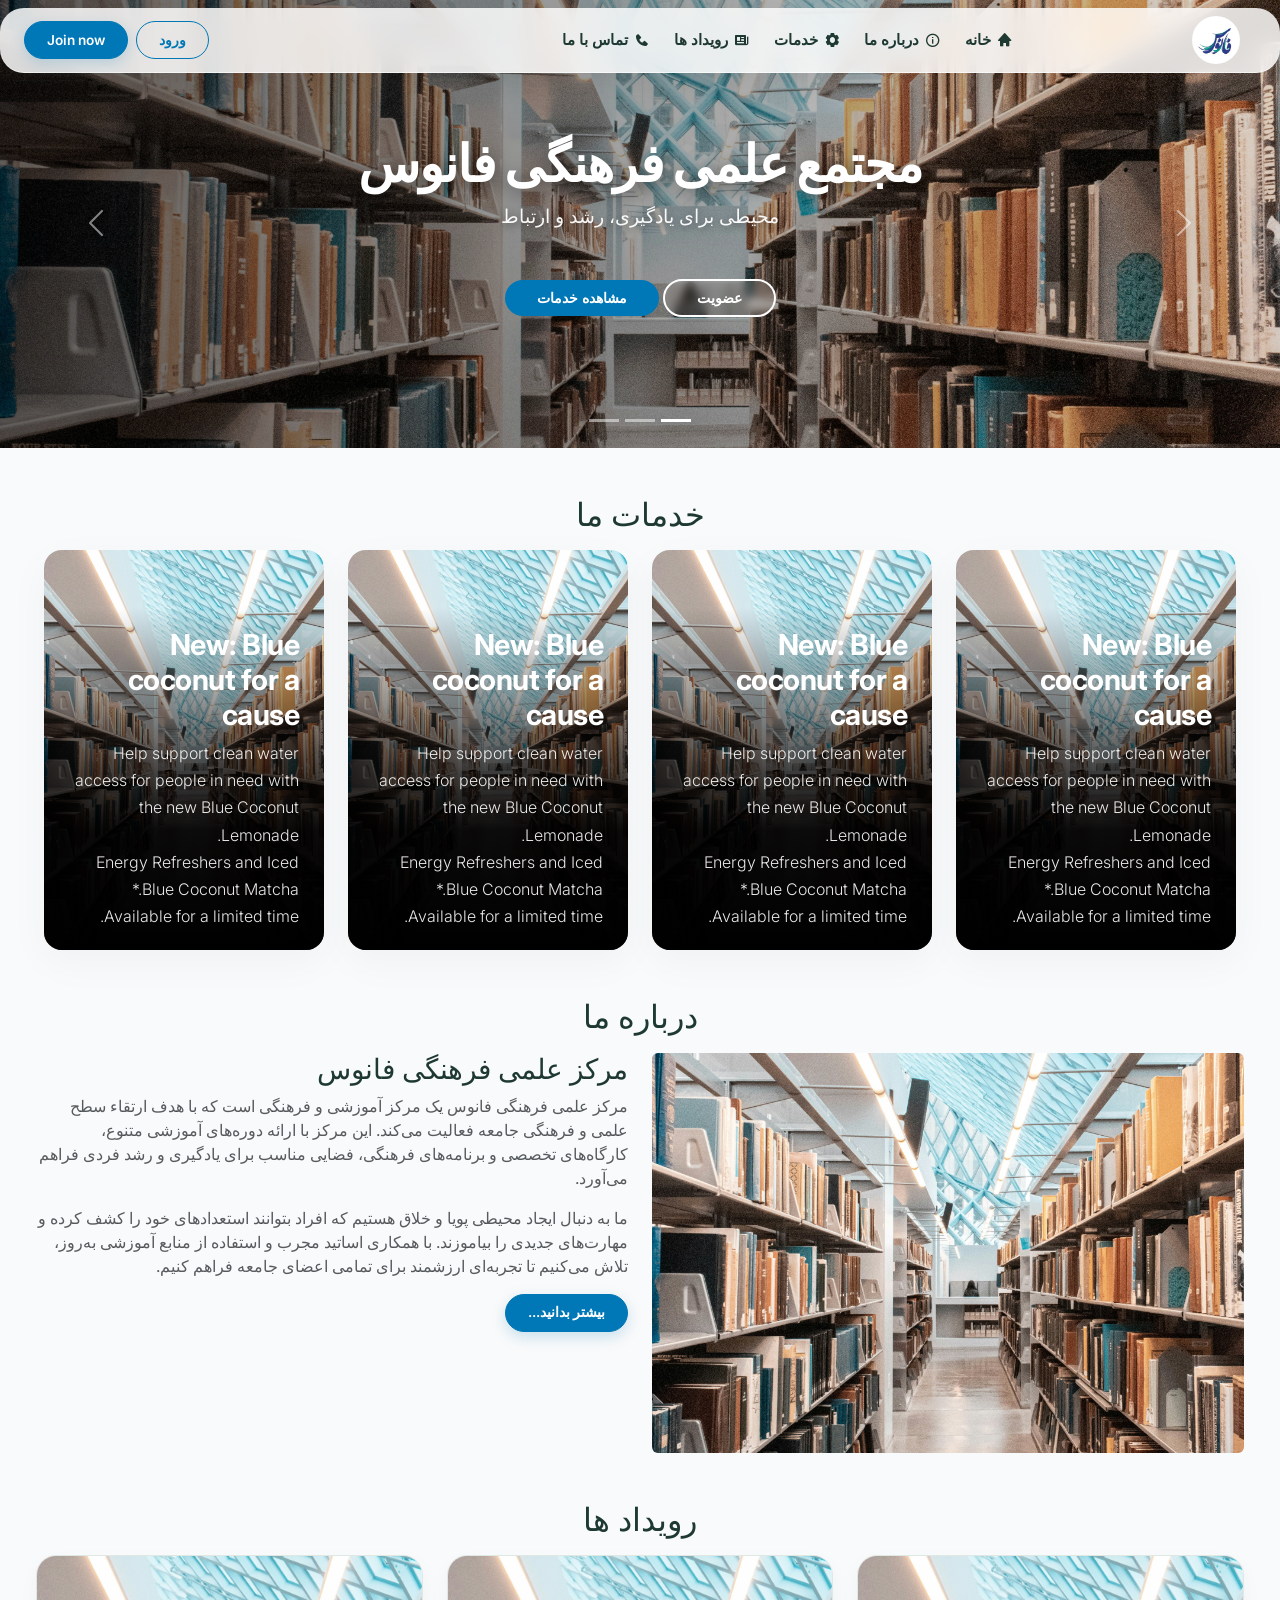
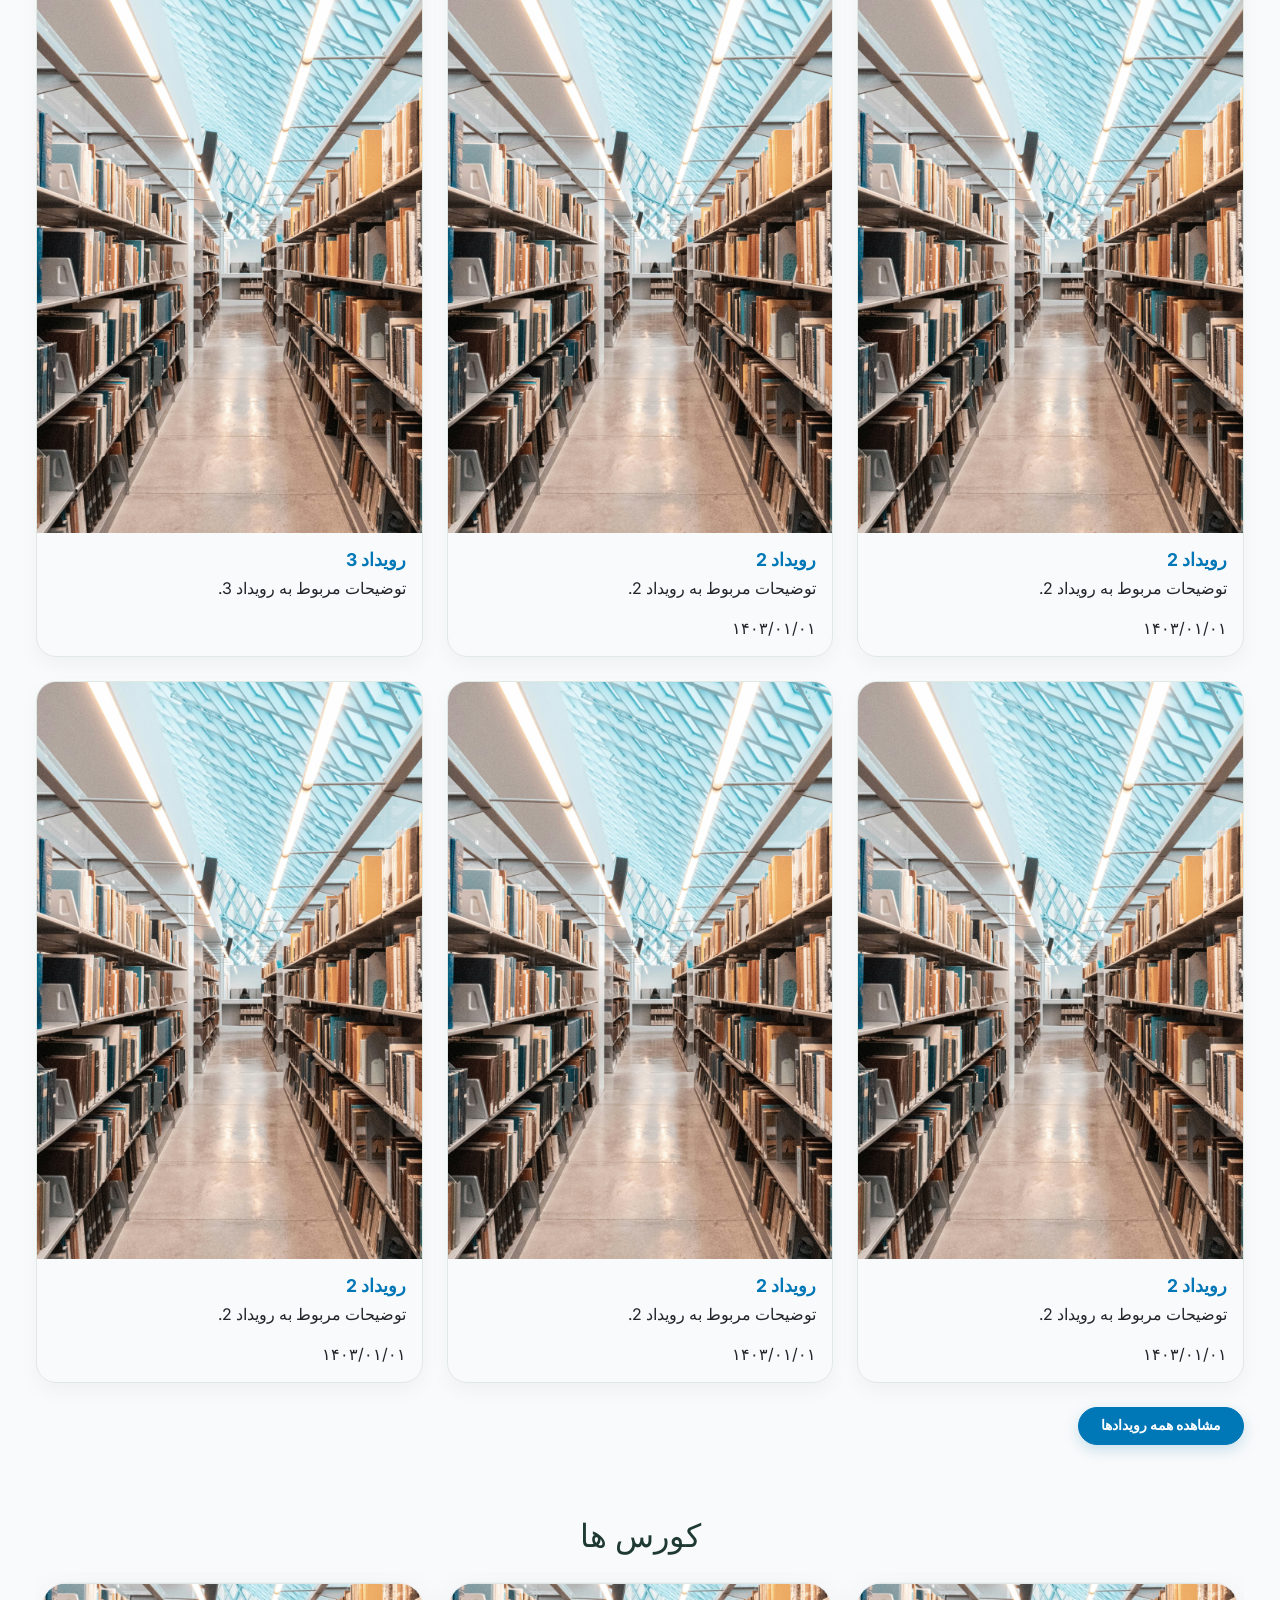
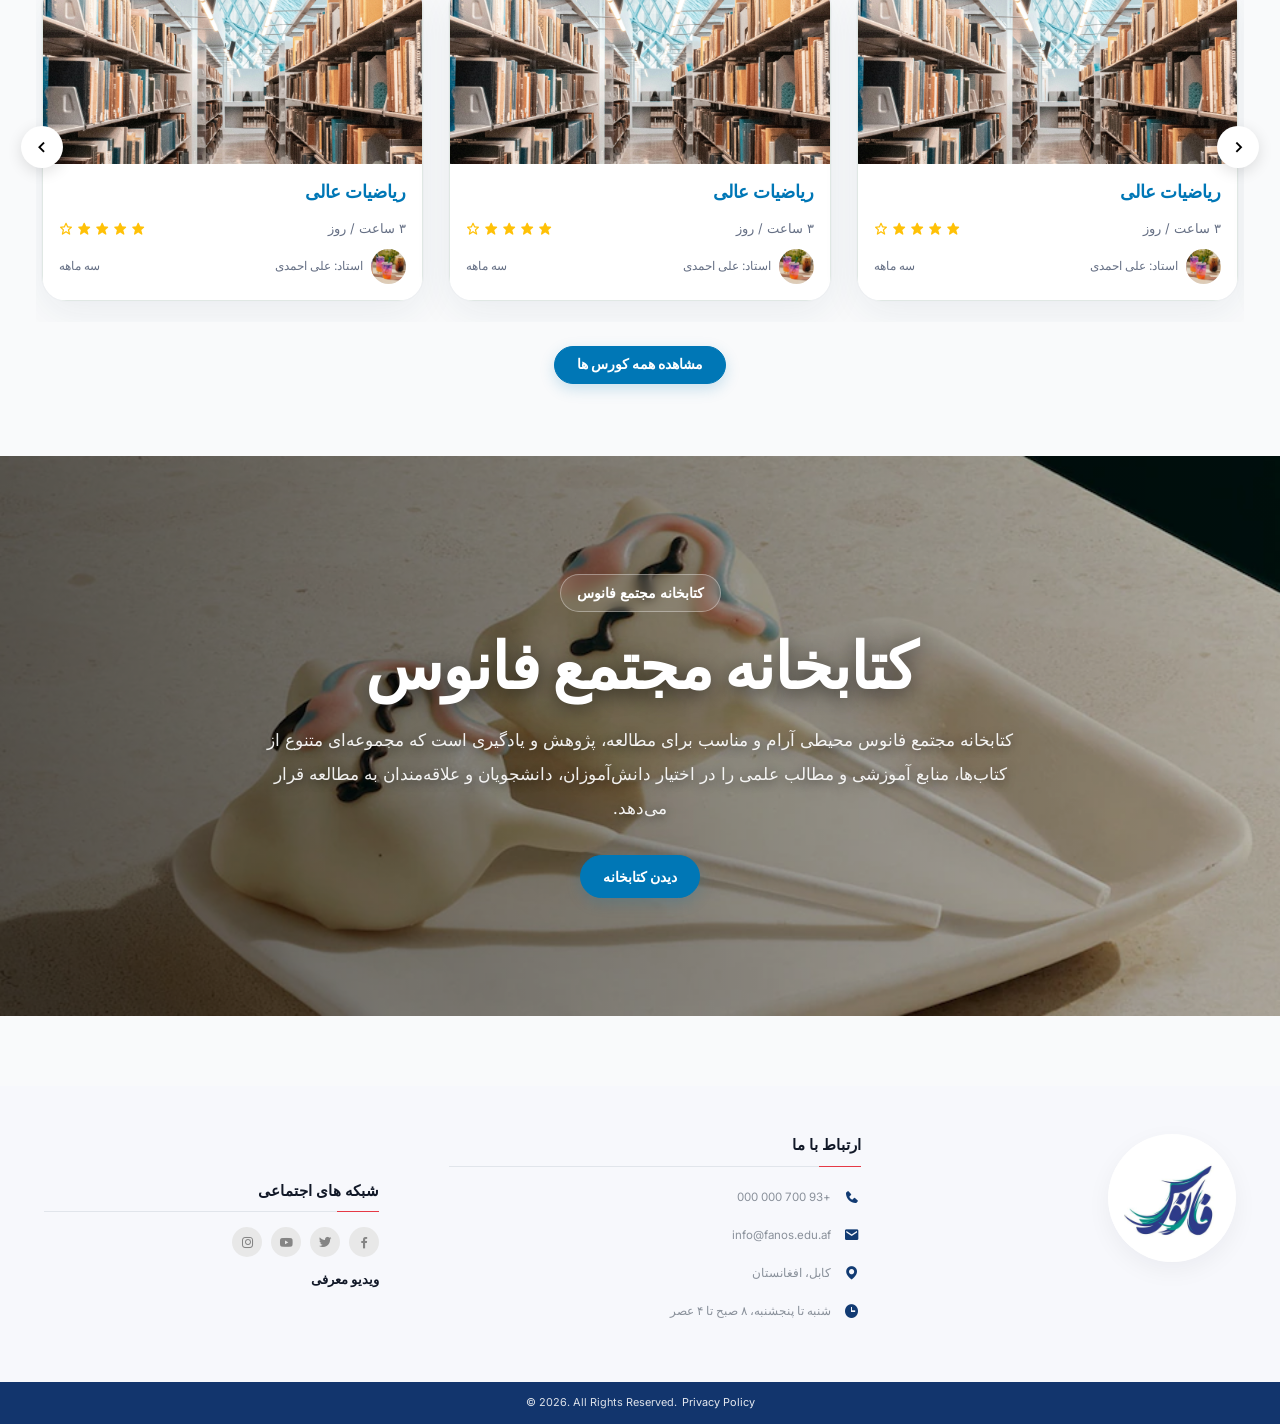
==== index.html @ 0ae53372 "Add index.html file with initial layout and content" ====
<!DOCTYPE html>
<html lang="en">

<head>
    <meta charset="UTF-8" />
    <meta name="viewport" content="width=device-width, initial-scale=1.0" />

    <title>Starbucks®</title>

    <link rel="stylesheet" href="https://cdn.jsdelivr.net/npm/boxicons@2.0.9/css/boxicons.min.css">

    <link
        href="https://cdn.jsdelivr.net/npm/bootstrap@5.3.0/dist/css/bootstrap.min.css"
        rel="stylesheet"
    />

    <link rel="preconnect" href="https://fonts.googleapis.com" />
    <link rel="preconnect" href="https://fonts.gstatic.com" crossorigin />

    <link
        href="https://fonts.googleapis.com/css2?family=Inter:opsz,wght@14..32,300;14..32,400;14..32,600;14..32,700;14..32,800&display=swap"
        rel="stylesheet"
    />

    <link rel="stylesheet" href="../assests/css/style.css" />
</head>

<body>

<!-- Navbar -->
<div id="navbar"></div>


<!-- Hero Section -->

<div
    id="heroCarousel"
    class="carousel slide hero-carousel"
    data-bs-ride="carousel"
>

    <div class="carousel-indicators">

        <button
            type="button"
            data-bs-target="#heroCarousel"
            data-bs-slide-to="0"
            class="active"
        ></button>

        <button
            type="button"
            data-bs-target="#heroCarousel"
            data-bs-slide-to="1"
        ></button>

        <button
            type="button"
            data-bs-target="#heroCarousel"
            data-bs-slide-to="2"
        ></button>

    </div>


    <div class="carousel-inner">

        <div
            class="carousel-item active"
            style="background-image: url(../assests/images/shunya-koide-1emWndlDHs0-unsplash.jpg);"
        >

            <div class="container h-100 d-flex align-items-center">

                <div class="carousel-caption">

                    <h2>مجتمع علمی فرهنگی فانوس</h2>

                    <p class="text-white">
                        محیطی برای یادگیری، رشد و ارتباط
                    </p>

                    <div class="hero-btns">

                        <button class="btn btn-hero">
                            عضویت
                        </button>

                        <button class="btn btn-hero btn-hero-dark">
                            مشاهده خدمات
                        </button>

                    </div>

                </div>

            </div>

        </div>


        <div
            class="carousel-item"
            style="background-image: url(../assests/images/shunya-koide-1emWndlDHs0-unsplash.jpg);"
        >

            <div class="container h-100 d-flex">

                <div class="carousel-caption">

                    <h2>مجتمع علمی فرهنگی فانوس</h2>

                    <p class="text-white">
                        محیطی برای یادگیری، رشد و ارتباط
                    </p>

                    <div class="hero-btns">

                        <button class="btn btn-hero">
                            عضویت
                        </button>

                        <button class="btn btn-hero btn-hero-dark">
                            مشاهده خدمات
                        </button>

                    </div>

                </div>

            </div>

        </div>


        <div
            class="carousel-item"
            style="background-image: url(../assests/images/enrico-bet-lc7xcWebECc-unsplash.jpg);"
        >

            <div class="container h-100 d-flex align-items-center">

                <div class="carousel-caption">

                    <h2>محتمع علمی فرهنگی فانوس</h2>

                    <p class="text-white">
                        محیطی برای یادگیری، رشد و ارتباط
                    </p>

                    <div class="hero-btns">

                        <button class="btn btn-hero">
                            عضویت
                        </button>

                        <button class="btn btn-hero btn-hero-dark">
                            مشاهده خدمات
                        </button>

                    </div>

                </div>

            </div>

        </div>

    </div>


    <button
        class="carousel-control-prev"
        type="button"
        data-bs-target="#heroCarousel"
        data-bs-slide="prev"
    >
        <span class="carousel-control-prev-icon"></span>
    </button>


    <button
        class="carousel-control-next"
        type="button"
        data-bs-target="#heroCarousel"
        data-bs-slide="next"
    >
        <span class="carousel-control-next-icon"></span>
    </button>

</div>


<!-- Main Section -->

<div class="container my-5 px-4">

    <h2 class="text-center my-3">
        خدمات ما
    </h2>

    <div class="row g-4">

        <div class="col-md-3">

            <div
                class="section-block"
                style="background-image: url('../assests/images/shunya-koide-1emWndlDHs0-unsplash.jpg');"
            >

                <div class="details">

                    <h2>
                        New: Blue coconut for a cause
                    </h2>

                    <p>
                        Help support clean water access for people in need
                        with the new Blue Coconut Lemonade.
                        <br>
                        Energy Refreshers and Iced Blue Coconut Matcha.*
                        <br>
                        Available for a limited time.
                    </p>

                </div>

            </div>

        </div>


        <div class="col-md-3">

            <div
                class="section-block"
                style="background-image: url('../assests/images/shunya-koide-1emWndlDHs0-unsplash.jpg');"
            >

                <div class="details">

                    <h2>
                        New: Blue coconut for a cause
                    </h2>

                    <p>
                        Help support clean water access for people in need
                        with the new Blue Coconut Lemonade.
                        <br>
                        Energy Refreshers and Iced Blue Coconut Matcha.*
                        <br>
                        Available for a limited time.
                    </p>

                </div>

            </div>

        </div>


        <div class="col-md-3">

            <div
                class="section-block"
                style="background-image: url('../assests/images/shunya-koide-1emWndlDHs0-unsplash.jpg');"
            >

                <div class="details">

                    <h2>
                        New: Blue coconut for a cause
                    </h2>

                    <p>
                        Help support clean water access for people in need
                        with the new Blue Coconut Lemonade.
                        <br>
                        Energy Refreshers and Iced Blue Coconut Matcha.*
                        <br>
                        Available for a limited time.
                    </p>

                </div>

            </div>

        </div>


        <div class="col-md-3">

            <div
                class="section-block"
                style="background-image: url('../assests/images/shunya-koide-1emWndlDHs0-unsplash.jpg');"
            >

                <div class="details">

                    <h2>
                        New: Blue coconut for a cause
                    </h2>

                    <p>
                        Help support clean water access for people in need
                        with the new Blue Coconut Lemonade.
                        <br>
                        Energy Refreshers and Iced Blue Coconut Matcha.*
                        <br>
                        Available for a limited time.
                    </p>

                </div>

            </div>

        </div>

    </div>

</div>


<section class="container px-3 my-5">

    <h2 class="text-center my-3">
        درباره ما
    </h2>

    <div class="row g-4">

        <div class="col-md-6">

            <img
                src="../assests/images/shunya-koide-1emWndlDHs0-unsplash.jpg"
                class="about-img img-fluid rounded"
                alt="About Us"
            />

        </div>


        <div class="col-md-6">

            <h3>
                مرکز علمی فرهنگی فانوس
            </h3>

            <p class="text-muted">
                مرکز علمی فرهنگی فانوس یک مرکز آموزشی و فرهنگی است که با هدف ارتقاء سطح علمی و فرهنگی جامعه فعالیت می‌کند. این مرکز با ارائه دوره‌های آموزشی متنوع، کارگاه‌های تخصصی و برنامه‌های فرهنگی، فضایی مناسب برای یادگیری و رشد فردی فراهم می‌آورد.
            </p>

            <p class="text-muted">
                ما به دنبال ایجاد محیطی پویا و خلاق هستیم که افراد بتوانند استعدادهای خود را کشف کرده و مهارت‌های جدیدی را بیاموزند. با همکاری اساتید مجرب و استفاده از منابع آموزشی به‌روز، تلاش می‌کنیم تا تجربه‌ای ارزشمند برای تمامی اعضای جامعه فراهم کنیم.
            </p>

            <a href="about.html" class="btn btn-dark-custom">
                بیشتر بدانید...
            </a>

        </div>

    </div>

</section>


<section class="container px-3 my-5">

    <h2 class="text-center my-3">
        رویداد ها
    </h2>

    <div class="row g-4">

        <div class="col-md-4">

            <div class="card">

                <img
                    src="../assests/images/shunya-koide-1emWndlDHs0-unsplash.jpg"
                    class="card-img-top"
                    alt="Event 2"
                >

                <div class="card-body">

                    <h5 class="card-title">
                        رویداد 2
                    </h5>

                    <p class="card-text">
                        توضیحات مربوط به رویداد 2.
                    </p>

                    <span class="date">
                        <i class="bi-calendar"></i>
                        ۱۴۰۳/۰۱/۰۱
                    </span>

                </div>

            </div>

        </div>


        <div class="col-md-4">

            <div class="card">

                <img
                    src="../assests/images/shunya-koide-1emWndlDHs0-unsplash.jpg"
                    class="card-img-top"
                    alt="Event 2"
                >

                <div class="card-body">

                    <h5 class="card-title">
                        رویداد 2
                    </h5>

                    <p class="card-text">
                        توضیحات مربوط به رویداد 2.
                    </p>

                    <span class="date">
                        <i class="bi-calendar"></i>
                        ۱۴۰۳/۰۱/۰۱
                    </span>

                </div>

            </div>

        </div>


        <div class="col-md-4">

            <div class="card">

                <img
                    src="../assests/images/shunya-koide-1emWndlDHs0-unsplash.jpg"
                    class="card-img-top"
                    alt="Event 3"
                >

                <div class="card-body">

                    <h5 class="card-title">
                        رویداد 3
                    </h5>

                    <p class="card-text">
                        توضیحات مربوط به رویداد 3.
                    </p>

                </div>

            </div>

        </div>


        <div class="col-md-4">

            <div class="card">

                <img
                    src="../assests/images/shunya-koide-1emWndlDHs0-unsplash.jpg"
                    class="card-img-top"
                    alt="Event 2"
                >

                <div class="card-body">

                    <h5 class="card-title">
                        رویداد 2
                    </h5>

                    <p class="card-text">
                        توضیحات مربوط به رویداد 2.
                    </p>

                    <span class="date">
                        <i class="bi-calendar"></i>
                        ۱۴۰۳/۰۱/۰۱
                    </span>

                </div>

            </div>

        </div>


        <div class="col-md-4">

            <div class="card">

                <img
                    src="../assests/images/shunya-koide-1emWndlDHs0-unsplash.jpg"
                    class="card-img-top"
                    alt="Event 2"
                >

                <div class="card-body">

                    <h5 class="card-title">
                        رویداد 2
                    </h5>

                    <p class="card-text">
                        توضیحات مربوط به رویداد 2.
                    </p>

                    <span class="date">
                        <i class="bi-calendar"></i>
                        ۱۴۰۳/۰۱/۰۱
                    </span>

                </div>

            </div>

        </div>


        <div class="col-md-4">

            <div class="card">

                <img
                    src="../assests/images/shunya-koide-1emWndlDHs0-unsplash.jpg"
                    class="card-img-top"
                    alt="Event 2"
                >

                <div class="card-body">

                    <h5 class="card-title">
                        رویداد 2
                    </h5>

                    <p class="card-text">
                        توضیحات مربوط به رویداد 2.
                    </p>

                    <span class="date">
                        <i class="bi-calendar"></i>
                        ۱۴۰۳/۰۱/۰۱
                    </span>

                </div>

            </div>

        </div>

    </div>


    <a href="news.html" class="btn btn-dark-custom my-4">
        مشاهده همه رویدادها
    </a>

</section>


<!-- Courses -->

<section class="container px-3 my-5 courses-section">

    <h2 class="text-center my-3">
        کورس ها
    </h2>

    <div class="courses-carousel">

        <button
            class="carousel-btn prev-btn"
            type="button"
        >
            <i class="bx bx-chevron-left"></i>
        </button>


        <div class="courses-viewport">

            <div class="courses-track">

                <div class="course-card">

                    <div class="card">

                        <img
                            src="../assests/images/shunya-koide-1emWndlDHs0-unsplash.jpg"
                            class="card-img-top"
                            alt="ریاضیات عالی"
                        >

                        <div class="card-body">

                            <h5 class="card-title">
                                ریاضیات عالی
                            </h5>

                            <div class="d-flex justify-content-between align-items-center">

                                <p class="card-text">
                                    ۳ ساعت / روز
                                    <i class="bx bx-clock"></i>
                                </p>

                                <div class="stars">
                                    <i class="bx bxs-star"></i>
                                    <i class="bx bxs-star"></i>
                                    <i class="bx bxs-star"></i>
                                    <i class="bx bxs-star"></i>
                                    <i class="bx bx-star"></i>
                                </div>

                            </div>


                            <div class="teacher-info d-flex align-items-center justify-content-between mt-2">

                                <div>

                                    <img
                                        src="../assests/images/137-108288.webp"
                                        class="teacher-img"
                                        alt="Teacher"
                                    >

                                    <span class="teacher-name">
                                        استاد: علی احمدی
                                    </span>

                                </div>

                                <div>

                                    <i class="bx bxs-date"></i>

                                    <span>
                                        سه ماهه
                                    </span>

                                </div>

                            </div>

                        </div>

                    </div>

                </div>


                <div class="course-card">

                    <div class="card">

                        <img
                            src="../assests/images/shunya-koide-1emWndlDHs0-unsplash.jpg"
                            class="card-img-top"
                            alt="ریاضیات عالی"
                        >

                        <div class="card-body">

                            <h5 class="card-title">
                                ریاضیات عالی
                            </h5>

                            <div class="d-flex justify-content-between align-items-center">

                                <p class="card-text">
                                    ۳ ساعت / روز
                                    <i class="bx bx-clock"></i>
                                </p>

                                <div class="stars">
                                    <i class="bx bxs-star"></i>
                                    <i class="bx bxs-star"></i>
                                    <i class="bx bxs-star"></i>
                                    <i class="bx bxs-star"></i>
                                    <i class="bx bx-star"></i>
                                </div>

                            </div>

                            <div class="teacher-info d-flex align-items-center justify-content-between mt-2">

                                <div>

                                    <img
                                        src="../assests/images/137-108288.webp"
                                        class="teacher-img"
                                        alt="Teacher"
                                    >

                                    <span class="teacher-name">
                                        استاد: علی احمدی
                                    </span>

                                </div>

                                <div>

                                    <i class="bx bxs-date"></i>

                                    <span>
                                        سه ماهه
                                    </span>

                                </div>

                            </div>

                        </div>

                    </div>

                </div>


                <div class="course-card">

                    <div class="card">

                        <img
                            src="../assests/images/shunya-koide-1emWndlDHs0-unsplash.jpg"
                            class="card-img-top"
                            alt="ریاضیات عالی"
                        >

                        <div class="card-body">

                            <h5 class="card-title">
                                ریاضیات عالی
                            </h5>

                            <div class="d-flex justify-content-between align-items-center">

                                <p class="card-text">
                                    ۳ ساعت / روز
                                    <i class="bx bx-clock"></i>
                                </p>

                                <div class="stars">
                                    <i class="bx bxs-star"></i>
                                    <i class="bx bxs-star"></i>
                                    <i class="bx bxs-star"></i>
                                    <i class="bx bxs-star"></i>
                                    <i class="bx bx-star"></i>
                                </div>

                            </div>

                            <div class="teacher-info d-flex align-items-center justify-content-between mt-2">

                                <div>

                                    <img
                                        src="../assests/images/137-108288.webp"
                                        class="teacher-img"
                                        alt="Teacher"
                                    >

                                    <span class="teacher-name">
                                        استاد: علی احمدی
                                    </span>

                                </div>

                                <div>

                                    <i class="bx bxs-date"></i>

                                    <span>
                                        سه ماهه
                                    </span>

                                </div>

                            </div>

                        </div>

                    </div>

                </div>


                <div class="course-card">

                    <div class="card">

                        <img
                            src="../assests/images/shunya-koide-1emWndlDHs0-unsplash.jpg"
                            class="card-img-top"
                            alt="ریاضیات عالی"
                        >

                        <div class="card-body">

                            <h5 class="card-title">
                                ریاضیات عالی
                            </h5>

                            <div class="d-flex justify-content-between align-items-center">

                                <p class="card-text">
                                    ۳ ساعت / روز
                                    <i class="bx bx-clock"></i>
                                </p>

                                <div class="stars">
                                    <i class="bx bxs-star"></i>
                                    <i class="bx bxs-star"></i>
                                    <i class="bx bxs-star"></i>
                                    <i class="bx bxs-star"></i>
                                    <i class="bx bx-star"></i>
                                </div>

                            </div>

                            <div class="teacher-info d-flex align-items-center justify-content-between mt-2">

                                <div>

                                    <img
                                        src="../assests/images/137-108288.webp"
                                        class="teacher-img"
                                        alt="Teacher"
                                    >

                                    <span class="teacher-name">
                                        استاد: علی احمدی
                                    </span>

                                </div>

                                <div>

                                    <i class="bx bxs-date"></i>

                                    <span>
                                        سه ماهه
                                    </span>

                                </div>

                            </div>

                        </div>

                    </div>

                </div>

            </div>

        </div>


        <button
            class="carousel-btn next-btn"
            type="button"
        >
            <i class="bx bx-chevron-right"></i>
        </button>

    </div>


    <div class="text-center">

        <a href="courses.html" class="btn btn-dark-custom my-4">
            مشاهده همه کورس ها
        </a>

    </div>

</section>


<!-- Library Section -->

<section class="library-section">

    <div class="library-overlay"></div>

    <div class="container position-relative">

        <div class="row min-vh-75 align-items-center justify-content-center">

            <div class="col-lg-8 text-center text-white">

                <span class="library-label">
                    کتابخانه مجتمع فانوس
                </span>

                <h1 class="library-title">
                    کتابخانه مجتمع فانوس
                </h1>

                <p class="library-description">
                    کتابخانه مجتمع فانوس محیطی آرام و مناسب برای مطالعه،
                    پژوهش و یادگیری است که مجموعه‌ای متنوع از کتاب‌ها،
                    منابع آموزشی و مطالب علمی را در اختیار دانش‌آموزان،
                    دانشجویان و علاقه‌مندان به مطالعه قرار می‌دهد.
                </p>

                <a
                    href="library.html"
                    class="btn btn-dark-custom"
                >
                    دیدن کتابخانه
                    <i class="bi bi-arrow-left"></i>
                </a>

            </div>

        </div>

    </div>

</section>


<footer id="footer"></footer>


<script src="../assests/js/script.js"></script>

<script src="https://cdn.jsdelivr.net/npm/bootstrap@5.3.0/dist/js/bootstrap.bundle.min.js"></script>

</body>

</html>
---- assests/css/style.css ----
/* ===== RESET & BASE ===== */

:root {

    /* --- گریدینت و رنگ‌های اصلی پس‌زمینه --- */

    --bg-gradient:
        linear-gradient(
            135deg,
            #1d3557 0%,
            #0077b6 50%,
            #0a9396 100%
        );


    /* --- رنگ‌های متون --- */

    --text-main: #323131;

    --text-muted: #3c3d3e;

    --text-dark: #111827;


    /* --- رنگ‌های تعاملی --- */

    --action-accent: #ee9b00;

    --action-accent-hover: #ca6702;


    /* --- رنگ‌های اکشن‌های ثانویه --- */

    --action-light: #94d2bd;

    --action-light-hover: #0a9396;


    /* --- المان‌های کارتی شیشه‌ای --- */

    --card-glass: rgba(255, 255, 255, 0.1);

    --card-glass-border: rgba(255, 255, 255, 0.15);

    --card-solid-light: #ffffff;


    /* --- ابعاد و زمان انیمیشن‌ها --- */

    --sb-width-full: 220px;

    --sb-width-collapsed: 72px;

    --transition:
        all 0.3s cubic-bezier(0.4, 0, 0.2, 1);

    --btn-bg: #0077B6;

    --main-color: #0077B6;

}


* {

    margin: 0;

    padding: 0;

    box-sizing: border-box;

}


body {

    direction: rtl;

    font-family: 'Inter', sans-serif;

    background: #F9FAFB;

    color: #1e3932;

    overflow-x: hidden;

}


a {
    text-decoration: none;
}


/* =========================================================
   CONTAINER
========================================================= */

.container {

    width: 100%;

    max-width: 1240px;

    margin-inline: auto;

    padding-inline: 24px;

}


/* =========================================================
   NAVBAR
========================================================= */

/*
   IMPORTANT:
   #navbar is the actual sticky wrapper because
   index.html contains <div id="navbar"></div>.
*/

#navbar {

    position: sticky;

    position: -webkit-sticky;

    top: 8px;

    z-index: 9999;

    width: 100%;

}


/* Actual navbar */

.custom-navbar {

    width: 100%;

    margin: 0;

    padding: 3px 0;

    background: rgba(255, 255, 255, 0.84);

    /*
       Slight blur only.
       Not heavy glassmorphism.
    */

    backdrop-filter: blur(12px) saturate(150%);

    -webkit-backdrop-filter: blur(12px) saturate(150%);

    border: none;

    border-bottom:
        1px solid rgba(255, 255, 255, 0.65);

    border-radius:24px;

    box-shadow:
        0 8px 30px rgba(0, 0, 0, 0.07);

    transition: 0.3s ease;

}


/*
   Navbar's inner container
*/

.custom-navbar > .container {

    max-width: 1280px;

    padding-inline: 24px;

}


/* =========================================================
   NAVBAR BRAND
========================================================= */

.navbar-brand {

    display: flex;

    align-items: center;

    flex-shrink: 0;

}


.navbar-brand img {

    width: 48px;

    height: 48px;

    object-fit: cover;

    border-radius: 50% !important;

    transition:
        transform 0.3s ease;

}


.navbar-brand img:hover {

    transform: scale(1.05);

}


/* =========================================================
   NAV LINKS
========================================================= */

.navbar-nav {

    align-items: center;

}


.nav-link {

    position: relative;

    display: inline-flex;

    align-items: center;

    gap: 6px;

    padding: 8px 4px !important;

    color: #1e3932 !important;

    font-size: 0.95rem;

    font-weight: 600;

    letter-spacing: 0;

    transition:
        color 0.25s ease,
        transform 0.25s ease;

}


.nav-link i {

    font-size: 1rem;

}


.nav-link::after {

    content: "";

    position: absolute;

    right: 0;

    bottom: 0;

    width: 100%;

    height: 2px;

    background: var(--main-color);

    border-radius: 10px;

    transform: scaleX(0);

    transform-origin: right;

    transition:
        transform 0.3s ease;

}


.nav-link:hover {

    color: var(--main-color) !important;

    transform: translateY(-1px);

}


.nav-link:hover::after,
.nav-link.active-link::after {

    transform: scaleX(1);

}


/* =========================================================
   NAVBAR BUTTONS
========================================================= */

.btn-outline-dark-custom,
.btn-dark-custom {

    min-height: 38px;

    padding: 7px 22px;

    border-radius: 100px;

    font-size: 0.85rem;

    font-weight: 600;

    transition:
        transform 0.25s ease,
        background 0.25s ease,
        box-shadow 0.25s ease;

}


.btn-outline-dark-custom {

    color: var(--main-color);

    background: transparent;

    border:
        1.5px solid var(--main-color);

}


.btn-outline-dark-custom:hover {

    color: #fff;

    background: var(--main-color);

    transform: translateY(-2px);

}


.btn-dark-custom {

    color: #fff;

    background: var(--main-color);

    border:
        1.5px solid var(--main-color);

    box-shadow:
        0 5px 15px rgba(0, 119, 182, 0.2);

}


.btn-dark-custom:hover {

    color: #fff;

    background: #005f91;

    border-color: #005f91;

    transform: translateY(-2px);

}


/* =========================================================
   MOBILE TOGGLER
========================================================= */

.navbar-toggler {

    width: 42px;

    height: 42px;

    padding: 0;

    display: flex;

    align-items: center;

    justify-content: center;

    /*
       NO BORDER
    */

    border: none !important;

    outline: none !important;

    background: transparent !important;

    box-shadow: none !important;

    border-radius: 50%;

    cursor: pointer;

}


.navbar-toggler:focus,
.navbar-toggler:active,
.navbar-toggler:focus-visible {

    border: none !important;

    outline: none !important;

    box-shadow: none !important;

}


/* =========================================================
   TWO LINE MENU ICON
========================================================= */

.menu-icon {

    position: relative;

    width: 24px;

    height: 20px;

    display: block;

}


.menu-icon span {

    position: absolute;

    left: 0;

    width: 24px;

    height: 2px;

    background: #1e3932;

    border-radius: 10px;

    transition:
        transform 0.3s ease,
        top 0.3s ease;

}


.menu-icon span:first-child {

    top: 5px;

}


.menu-icon span:last-child {

    top: 13px;

}


/* =========================================================
   ACTIVE = X
========================================================= */

.navbar-toggler[aria-expanded="true"]
.menu-icon span:first-child {

    top: 9px;

    transform: rotate(45deg);

}


.navbar-toggler[aria-expanded="true"]
.menu-icon span:last-child {

    top: 9px;

    transform: rotate(-45deg);

}


/* =========================================================
   MOBILE NAV
========================================================= */

@media (max-width: 991.98px) {


    .custom-navbar {

        width: 100%;

        padding: 3px 0;

        border-radius: 24px;

    }


    .custom-navbar > .container {

        width: 100%;

        max-width: none;

        padding-inline: 18px;

    }


    .navbar-collapse {

        padding:
            18px 4px 8px;

    }


    .navbar-nav {

        width: 100%;

        gap: 2px !important;

    }


    .nav-item {

        width: 100%;

    }


    .nav-link {

        width: 100%;

        justify-content: flex-start;

        padding:
            11px 12px !important;

        border-radius: 12px;

    }


    .nav-link:hover {

        background:
            rgba(0, 119, 182, 0.07);

        transform: none;

    }


    .nav-link::after {

        display: none;

    }


    .navbar-collapse .d-flex {

        width: 100%;

        margin-top:
            12px !important;

        padding-top: 12px;

        border-top:
            1px solid rgba(0, 0, 0, 0.07);

        justify-content: center;

    }


    .navbar-collapse .btn {

        flex: 1;

    }

}


/* =========================================================
   HERO CAROUSEL
========================================================= */

.hero-carousel {
    position: relative;

    z-index: 1;
    margin-top: -67px;
}


.hero-carousel .carousel-item {

    min-height: 450px;

    background-size: cover;

    background-position: center;

}


/*
   ONLY HERO OVERLAY CHANGED
   to make text readable.
*/

.hero-carousel .carousel-item::after {

    content: '';

    position: absolute;

    inset: 0;

    background:
        linear-gradient(
            90deg,
            rgba(0, 0, 0, 0.62) 0%,
            rgba(0, 0, 0, 0.38) 45%,
            rgba(0, 0, 0, 0.12) 100%
        );

    z-index: 1;

}


/* =========================================================
   HERO CAPTION
========================================================= */

.hero-carousel .carousel-caption {

    top: 30%;

    text-align: center;

    background: none;

    padding: 0;

    z-index: 2;

}


.hero-carousel .carousel-caption h2 {

    font-size: 51px;

    font-weight: 800;

    letter-spacing: -1px;

    /*
       White instead of blue.
    */

    color: #fff;

    text-shadow:
        0 4px 20px rgba(0, 0, 0, 0.55);

}


.hero-carousel .carousel-caption p {

    font-size: 1.2rem;

    font-weight: 300;

    opacity: 0.95;

    color: #fff;

    text-shadow:
        0 2px 10px rgba(0, 0, 0, 0.5);

}


.btn-hero {

    border: 2px solid #fff;

    background:
        rgba(255, 255, 255, 0.12);

    backdrop-filter: blur(4px);

    color: #fff;

    font-weight: 600;

    padding: 6px 32px;

    border-radius: 100px;

    transition: 0.3s;

    font-size: 0.9rem;

    margin-top: 2rem;

}


.btn-hero:hover {

    background: #fff;

    color: var(--btn-bg);

    border-color: #fff;

    transform: translateY(-3px);

    box-shadow:
        0 12px 28px rgba(0,0,0,0.15);

}


.btn-hero-dark {

    backdrop-filter: none;

    background-color: var(--btn-bg);

    padding: 7px 32px;

    border: none;

}


.carousel-control-prev-icon,
.carousel-control-next-icon {

    filter:
        drop-shadow(
            0 2px 8px rgba(0,0,0,0.2)
        );

    width: 2rem;

    height: 2rem;

}


/* =========================================================
   SECTION BLOCK
========================================================= */

.section-block {

    height: 100%;

    min-height: 400px;

    border-radius: 18px;

    overflow: hidden;

    background-size: cover;

    background-position: center;

    box-shadow:
        0 12px 40px rgba(0, 0, 0, 0.04);

    transition: 0.3s;

    display: flex;

    align-items: flex-end;

}


.section-block:hover {

    box-shadow:
        0 20px 56px rgba(0, 0, 0, 0.07);

    transform: translateY(-5px);

}


.section-block .details {

    width: 100%;

    padding: 20px 25px;

    display: flex;

    flex-direction: column;

    justify-content: flex-end;

    color: #fff;

    background:
        linear-gradient(
            to top,
            rgba(0, 0, 0, 1) 0%,
            rgba(0, 0, 0, 0.95) 35%,
            rgba(0, 0, 0, 0) 100%
        );

}


.section-block .details h2 {

    font-weight: 700;

    font-size: 1.8rem;

    letter-spacing: -0.5px;

}


.section-block .details p {

    font-weight: 300;

    opacity: 0.9;

    line-height: 1.7;

    margin-bottom: 0;

}


.about-img {

    width: 100%;

    height: 400px;

    object-fit: cover;

    border-radius: 18px;

}


/* ==== رویداد ها ====== */


.card-title {

    font-weight: 700;

    font-size: 1.1rem;

    color: var(--main-color);

    margin-bottom: 6px;

}


/* ==============================
   COURSES CAROUSEL
================================ */

.courses-carousel {

    position: relative;

    width: 100%;

    display: flex;

    align-items: center;

    direction: ltr;

}


.courses-viewport {

    width: 100%;

    overflow: hidden;

}


.courses-track {

    display: flex;

    gap: 1.5rem;

    transition:
        transform 0.45s ease;

    width: 100%;

}


.courses-carousel {

    position: relative;

    width: 100%;

    max-width: 100%;

    background: transparent;

}


.courses-viewport {

    width: 100%;

    max-width: 100%;

    min-width: 0;

    overflow: hidden;

    background: transparent;

    padding: 10px 5px 20px;

}


.courses-track {

    display: flex;

    gap: 1.5rem;

    background: transparent;

    transition:
        transform 0.45s ease;

}


.course-card {

    flex: 0 0 calc((100% - 3rem) / 3);

    min-width: 0;

    background: transparent;

    direction: rtl;

}


.card {

    height: 100%;

    border: 1px solid #e0e8e4;

    border-radius: 20px;

    background: transparent;

    overflow: hidden;

    box-shadow:
        0 8px 20px rgba(0, 0, 0, 0.04);

    transition:
        transform 0.3s ease,
        box-shadow 0.3s ease;

}


.course-card .card:hover {

    transform: translateY(-8px);

    box-shadow:
        0 12px 25px rgba(0, 0, 0, 0.08);

}


.course-card .card-img-top {

    width: 100%;

    height: 180px;

    object-fit: cover;

}


.course-card .card-title {

    font-size: 1.15rem;

    font-weight: 700;

    margin-bottom: 15px;

}


.course-card .card-text {

    font-size: 0.8rem;

    margin: 0;

    color: #667085;

}


.stars {

    color: #ffc107;

    white-space: nowrap;

}


.stars i {

    font-size: 0.9rem;

}


.teacher-info {

    font-size: 0.75rem;

    color: #667085;

}


.teacher-img {

    width: 35px;

    height: 35px;

    object-fit: cover;

    border-radius: 50%;

    vertical-align: middle;

    margin-left: 5px;

}


.teacher-name {

    white-space: nowrap;

}


/* ==============================
   CAROUSEL BUTTON
================================ */

.carousel-btn {

    position: absolute;

    width: 42px;

    height: 42px;

    border: none;

    border-radius: 50%;

    background: #fff;

    box-shadow:
        0 4px 15px rgba(0, 0, 0, 0.12);

    z-index: 10;

    display: flex;

    align-items: center;

    justify-content: center;

    cursor: pointer;

    transition: 0.25s;

}


.carousel-btn i {

    font-size: 1.4rem;

}


.carousel-btn:hover {

    background: #159fe3;

    color: #fff;

    transform: scale(1.08);

}


.prev-btn {

    left: -15px;

}


.next-btn {

    right: -15px;

}


/* =========================================================
   LIBRARY SECTION
========================================================= */

.library-section {
    position: relative;
    width: 100%;
    min-height: 560px;

    display: flex;
    align-items: center;

    overflow: hidden;

    /*
       Change this path to your actual library image.
    */
    background-image: url("../images/137-108324.webp");

    background-size: cover;
    background-position: center;
    background-repeat: no-repeat;
}


/* =========================================================
   SOFT DARK GRADIENT OVER IMAGE
========================================================= */

.library-overlay {
    position: absolute;
    inset: 0;

    z-index: 1;

    background:
        linear-gradient(
            90deg,
            rgba(0, 0, 0, 0.62) 0%,
            rgba(0, 0, 0, 0.45) 45%,
            rgba(0, 0, 0, 0.25) 100%
        );
}


/* =========================================================
   CONTENT
========================================================= */

.library-section .container {
    position: relative;
    z-index: 2;
}


.library-section .row {
    min-height: 560px;
}


/* =========================================================
   SMALL LABEL
========================================================= */

.library-label {
    display: inline-block;

    margin-bottom: 16px;

    padding: 7px 16px;

    border: 1px solid rgba(255, 255, 255, 0.35);

    border-radius: 100px;

    background: rgba(255, 255, 255, 0.10);

    backdrop-filter: blur(6px);
    -webkit-backdrop-filter: blur(6px);

    color: #ffffff;

    font-size: 0.9rem;

    font-weight: 600;
}


/* =========================================================
   TITLE
========================================================= */

.library-title {
    margin-bottom: 20px;

    color: #ffffff;

    font-size: clamp(2.2rem, 5vw, 4rem);

    font-weight: 800;

    line-height: 1.2;

    letter-spacing: -1px;

    text-shadow:
        0 4px 20px rgba(0, 0, 0, 0.55);
}


/* =========================================================
   DESCRIPTION
========================================================= */

.library-description {
    max-width: 750px;

    margin: 0 auto 30px;

    color: rgba(255, 255, 255, 0.92);

    font-size: 1.05rem;

    font-weight: 400;

    line-height: 2;

    text-shadow:
        0 2px 10px rgba(0, 0, 0, 0.5);
}



.library-section .btn i {
    font-size: 1.1rem;

    transition:
        transform 0.3s ease;
}


.library-section .btn:hover {
    background: #005f91;

    transform: translateY(-3px);

    box-shadow:
        0 15px 35px rgba(0, 0, 0, 0.28);
}


.library-section .btn:hover i {
    transform: translateX(-4px);
}


/* =========================================================
   MOBILE
========================================================= */

@media (max-width: 768px) {

    .library-section {
        min-height: 520px;

        background-position: center;
    }


    .library-section .row {
        min-height: 520px;

        padding-top: 50px;

        padding-bottom: 50px;
    }


    .library-label {
        font-size: 0.8rem;

        padding: 6px 14px;
    }


    .library-title {
        font-size: 2.2rem;

        letter-spacing: -0.5px;

        margin-bottom: 16px;
    }


    .library-description {
        font-size: 0.95rem;

        line-height: 1.9;

        padding-inline: 10px;

        margin-bottom: 25px;
    }


    .library-section .btn {
        padding: 10px 24px;

        font-size: 0.9rem;
    }

}


/* ==============================
   TABLET
================================ */

@media (max-width: 991px) {

    .course-card {

        flex: 0 0 calc((100% - 1.5rem) / 2);

    }

    .prev-btn {

        left: -20px;

    }

    .next-btn {

        right: -20px;

    }

}


/* ==============================
   MOBILE
================================ */

@media (max-width: 575px) {

    .courses-viewport {

        overflow-x: auto;

        overflow-y: hidden;

        scroll-behavior: smooth;

        scrollbar-width: none;

        -webkit-overflow-scrolling: touch;

    }


    .courses-viewport::-webkit-scrollbar {

        display: none;

    }


    .courses-track {

        gap: 1rem;

        width: max-content;

        transition: none;

    }


    .course-card {

        flex: 0 0 calc(100vw - 3rem);

        max-width: calc(100vw - 3rem);

    }


    .carousel-btn {

        display: none;

    }


    .course-card .card-img-top {

        height: 190px;

    }

}

/* =========================================================
   FOOTER
========================================================= */

.site-footer {

    width: 100%;

    direction: rtl;

    background: #f7f8fc;

    color: #1e293b;

    margin-top: 70px;

}


/* =========================================================
   MAIN FOOTER
========================================================= */

.footer-main {

    width: 100%;

    padding: 48px 0;

    background: #f7f8fc;

}


.footer-main .container {

    width: 100%;

    max-width: 1240px;

    margin-inline: auto;

    padding-inline: 24px;

}


/* =========================================================
   FOOTER CONTENT
========================================================= */

.footer-content {

    display: grid;

    grid-template-columns:
        1fr
        1.35fr
        1.1fr;

    align-items: start;

    column-gap: 70px;

}


/* =========================================================
   LOGO
========================================================= */

.footer-brand {

    display: flex;

    justify-content: flex-start;

    align-items: center;

}


.footer-logo {

    width: 128px;

    height: 128px;

    display: flex;

    align-items: center;

    justify-content: center;

    border-radius: 50%;

    background: #ffffff;

    box-shadow:
        0 8px 25px rgba(15, 23, 42, 0.05);

    overflow: hidden;

}


.footer-logo img {

    width: 100%;

    height: 100%;

    object-fit: cover;

    display: block;

    border-radius: 50%;

}


/* =========================================================
   FOOTER COLUMNS
========================================================= */

.footer-column {

    min-width: 0;
    align-self: start;

}


.footer-heading {

    position: relative;

    margin: 0;

    padding-bottom: 9px;

    color: #111827;

    font-size: 0.95rem;

    font-weight: 600;

    line-height: 1.5;

}


.footer-heading-line {

    width: 100%;

    height: 1px;

    background: #e1e5eb;

    position: relative;

    margin-bottom: 15px;

}


.footer-heading-line::before {

    content: "";

    position: absolute;

    right: 0;

    top: 0;

    width: 42px;

    height: 1px;

    background: #e63946;

}


/* =========================================================
   CONTACT INFORMATION
========================================================= */

.footer-contact {

    list-style: none;

    margin: 0;

    padding: 0;

}


.footer-contact li {

    display: flex;

    align-items: center;

    gap: 12px;

    min-height: 31px;

    margin-bottom: 7px;

    color: #8a919b;

    font-size: 0.72rem;

    line-height: 1.6;

}


.footer-contact li i {

    flex: 0 0 18px;

    width: 18px;

    color: #123b73;

    font-size: 1rem;

    text-align: center;

}


.footer-contact a {

    color: #8a919b;

    transition: color 0.2s ease;

}


.footer-contact a:hover {

    color: #123b73;

}


/* =========================================================
   SOCIAL MEDIA
========================================================= */

.social-column {

    align-self: center;

}


.social-links {

    display: flex;

    align-items: center;

    gap: 9px;

    direction: rtl;

}


.social-link {

    width: 30px;

    height: 30px;

    display: flex;

    align-items: center;

    justify-content: center;

    border-radius: 50%;

    background: #e8e8e8;

    color: #858585;

    font-size: 0.95rem;

    transition:
        transform 0.25s ease,
        background 0.25s ease,
        color 0.25s ease;

}


.social-link:hover {

    transform: translateY(-3px);

    background: #123b73;

    color: #ffffff;

}


.video-title {

    margin: 15px 0 0;

    color: #111827;

    font-size: 0.8rem;

    font-weight: 600;

}


/* =========================================================
   BOTTOM BAR
========================================================= */

.footer-bottom {

    width: 100%;

    background: #12356d;

    color: rgba(255, 255, 255, 0.85);

}


.footer-bottom .container {

    width: 100%;

    max-width: 1240px;

    margin-inline: auto;

    padding-inline: 24px;

}


.copyright {

    min-height: 42px;

    display: flex;

    align-items: center;

    justify-content: center;

    gap: 5px;

    font-size: 0.68rem;

    line-height: 1.5;

    direction: ltr;

}


.copyright a {

    color: rgba(255, 255, 255, 0.9);

    transition: opacity 0.2s ease;

}


.copyright a:hover {

    opacity: 0.7;

}


/* =========================================================
   TABLET
========================================================= */

@media (max-width: 991.98px) {

    .footer-content {

        grid-template-columns:
            1fr 1fr;

        column-gap: 45px;

        row-gap: 40px;

    }


    .footer-brand {

        grid-column: 1 / -1;

        justify-content: center;

    }


    .footer-logo {

        width: 110px;

        height: 110px;

    }

}


/* =========================================================
   MOBILE
========================================================= */

@media (max-width: 575.98px) {

    .site-footer {

        margin-top: 50px;

    }


    .footer-main {

        padding: 40px 0 35px;

    }


    .footer-main .container {

        padding-inline: 20px;

    }


    .footer-content {

        display: flex;

        flex-direction: column;

        align-items: stretch;

        gap: 32px;

        text-align: right;

    }


    .footer-brand {

        justify-content: center;

        margin-bottom: 4px;

    }


    .footer-logo {

        width: 100px;

        height: 100px;

    }


    .footer-column {

        width: 100%;

    }


    .footer-heading {

        font-size: 0.95rem;

    }


    .footer-contact li {

        font-size: 0.75rem;

    }


    .social-links {

        justify-content: flex-start;

    }


    .social-link {

        width: 34px;

        height: 34px;

        font-size: 1rem;

    }


    .video-title {

        margin-top: 14px;

    }


    .footer-bottom .container {

        padding-inline: 15px;

    }


    .copyright {

        min-height: 48px;

        flex-wrap: wrap;

        padding: 10px 0;

        font-size: 0.65rem;

    }

}







/* =========================================================
   GLOBAL LOGIN MODAL
========================================================= */


/* Prevent page from scrolling while modal is open */

body.login-modal-open {
    overflow: hidden;
}


/* =========================================================
   OVERLAY
========================================================= */

.login-overlay {
    position: fixed;
    inset: 0;
    z-index: 2000;

    display: flex;
    align-items: flex-start;
    justify-content: center;

    padding: 90px 20px 40px;

    overflow-y: auto;

    background: rgba(8, 18, 30, 0.62);

    backdrop-filter: blur(8px);
    -webkit-backdrop-filter: blur(8px);

    opacity: 0;
    visibility: hidden;

    transition:
        opacity 0.3s ease,
        visibility 0.3s ease;
}

/* Open */

.login-overlay.is-open {

    opacity: 1;

    visibility: visible;

}


/* =========================================================
   MODAL
========================================================= */

.login-modal {

    position: relative;

    width: min(900px, 100%);

    min-height: 540px;

    display: grid;

    grid-template-columns: 0.9fr 1.1fr;

    direction: ltr;

    overflow: hidden;

    border-radius: 28px;

    background: #ffffff;

    box-shadow:
        0 35px 100px rgba(0, 0, 0, 0.28);

    transform:
        translateY(25px)
        scale(0.97);

    opacity: 0;

    transition:
        transform 0.4s cubic-bezier(0.22, 1, 0.36, 1),
        opacity 0.3s ease;

}


/* Modal animation */

.login-overlay.is-open .login-modal {

    transform:
        translateY(0)
        scale(1);

    opacity: 1;

}


/* =========================================================
   LEFT VISUAL PANEL
========================================================= */

.login-visual {

    position: relative;

    display: flex;

    align-items: center;

    justify-content: center;

    padding: 45px;

    direction: rtl;

    overflow: hidden;

    background:
        linear-gradient(
            145deg,
            #1d3557 0%,
            #0077B6 55%,
            #0a9396 100%
        );

}


/* Decorative circles */

.login-visual::before {

    content: "";

    position: absolute;

    width: 320px;

    height: 320px;

    top: -120px;

    right: -120px;

    border-radius: 50%;

    background:
        rgba(255, 255, 255, 0.08);

}


.login-visual::after {

    content: "";

    position: absolute;

    width: 240px;

    height: 240px;

    bottom: -110px;

    left: -90px;

    border-radius: 50%;

    background:
        rgba(255, 255, 255, 0.07);

}


/* Visual content */

.login-visual-content {

    position: relative;

    z-index: 2;

    text-align: center;

    color: #ffffff;

}


/* Logo */

.login-visual-logo {

    width: 120px;

    height: 120px;

    margin: 0 auto 25px;

    padding: 8px;

    display: flex;

    align-items: center;

    justify-content: center;

    border-radius: 50%;

    background: rgba(255, 255, 255, 0.95);

    box-shadow:
        0 15px 40px rgba(0, 0, 0, 0.15);

}


.login-visual-logo img {

    width: 100%;

    height: 100%;

    object-fit: cover;

    border-radius: 50%;

}


.login-visual-content h3 {

    margin: 0 0 12px;

    color: #ffffff;

    font-size: 1.35rem;

    font-weight: 800;

}


.login-visual-content p {

    margin: 0;

    color: rgba(255, 255, 255, 0.82);

    font-size: 0.88rem;

    line-height: 1.8;

}


/* =========================================================
   FORM AREA
========================================================= */

.login-form-area {

    direction: rtl;

    display: flex;

    align-items: center;

    justify-content: center;

    padding: 50px 55px;

    background: #ffffff;

}


.login-form-content {

    width: 100%;

    max-width: 390px;

}


/* =========================================================
   CLOSE BUTTON
========================================================= */

.login-close {

    position: absolute;

    top: 18px;

    right: 18px;

    z-index: 20;

    width: 38px;

    height: 38px;

    display: flex;

    align-items: center;

    justify-content: center;

    padding: 0;

    border: none;

    border-radius: 50%;

    background:
        rgba(255, 255, 255, 0.85);

    color: #475569;

    font-size: 1.4rem;

    cursor: pointer;

    box-shadow:
        0 4px 15px rgba(0, 0, 0, 0.08);

    transition:
        background 0.25s ease,
        color 0.25s ease,
        transform 0.25s ease;

}


.login-close:hover {

    background: #0077B6;

    color: #ffffff;

    transform: rotate(90deg);

}


/* =========================================================
   HEADING
========================================================= */

.login-heading {

    margin-bottom: 30px;

}


.login-eyebrow {

    display: block;

    margin-bottom: 7px;

    color: #0077B6;

    font-size: 0.78rem;

    font-weight: 700;

}


.login-heading h2 {

    margin: 0 0 8px;

    color: #111827;

    font-size: 1.7rem;

    font-weight: 800;

    line-height: 1.4;

}


.login-heading p {

    margin: 0;

    color: #7b8491;

    font-size: 0.82rem;

    line-height: 1.7;

}


/* =========================================================
   FORM FIELD
========================================================= */

.login-field {

    margin-bottom: 19px;

}


.login-field label {

    display: block;

    margin-bottom: 8px;

    color: #1f2937;

    font-size: 0.82rem;

    font-weight: 650;

}


.login-label-row {

    display: flex;

    align-items: center;

    justify-content: space-between;

}


.login-label-row label {

    margin-bottom: 8px;

}


.forgot-password {

    color: #0077B6;

    font-size: 0.72rem;

    font-weight: 600;

}


.forgot-password:hover {

    color: #005f91;

}


/* =========================================================
   INPUT
========================================================= */

.login-input-wrapper {

    position: relative;

    display: flex;

    align-items: center;

}


.login-input-wrapper > i {

    position: absolute;

    right: 15px;

    z-index: 2;

    color: #8491a3;

    font-size: 1.05rem;

    pointer-events: none;

}


.login-input-wrapper input {

    width: 100%;

    height: 50px;

    padding:
        0 43px 0 45px;

    border: 1px solid #dfe5eb;

    border-radius: 13px;

    outline: none;

    background: #f8fafc;

    color: #111827;

    font-family: inherit;

    font-size: 0.83rem;

    transition:
        border-color 0.25s ease,
        background 0.25s ease,
        box-shadow 0.25s ease;

}


.login-input-wrapper input::placeholder {

    color: #a2aab5;

}


.login-input-wrapper input:focus {

    border-color: #0077B6;

    background: #ffffff;

    box-shadow:
        0 0 0 4px rgba(0, 119, 182, 0.09);

}


/* =========================================================
   PASSWORD TOGGLE
========================================================= */

.password-toggle {

    position: absolute;

    left: 12px;

    width: 30px;

    height: 30px;

    display: flex;

    align-items: center;

    justify-content: center;

    padding: 0;

    border: none;

    background: transparent;

    color: #7b8491;

    font-size: 1.05rem;

    cursor: pointer;

}


.password-toggle:hover {

    color: #0077B6;

}


/* =========================================================
   VALIDATION ERROR
========================================================= */

.login-error {

    display: block;

    min-height: 0;

    margin-top: 5px;

    color: #dc3545;

    font-size: 0.7rem;

}


/* =========================================================
   REMEMBER
========================================================= */

.login-options {

    margin:
        2px 0 21px;

}


.remember-login {

    display: inline-flex;

    align-items: center;

    gap: 7px;

    color: #667085;

    font-size: 0.75rem;

    cursor: pointer;

}


.remember-login input {

    width: 15px;

    height: 15px;

    accent-color: #0077B6;

}


/* =========================================================
   SUBMIT
========================================================= */

.login-submit {

    width: 100%;

    height: 50px;

    display: flex;

    align-items: center;

    justify-content: center;

    gap: 7px;

    border: none;

    border-radius: 13px;

    background:
        linear-gradient(
            135deg,
            #0077B6,
            #005f91
        );

    color: #ffffff;

    font-family: inherit;

    font-size: 0.88rem;

    font-weight: 700;

    cursor: pointer;

    box-shadow:
        0 10px 25px rgba(0, 119, 182, 0.20);

    transition:
        transform 0.25s ease,
        box-shadow 0.25s ease;

}


.login-submit:hover {

    transform: translateY(-2px);

    box-shadow:
        0 14px 30px rgba(0, 119, 182, 0.28);

}


.login-submit:active {

    transform: translateY(0);

}


.login-submit i {

    font-size: 1.15rem;

}


/* =========================================================
   REGISTER
========================================================= */

.login-register {

    display: flex;

    align-items: center;

    justify-content: center;

    gap: 5px;

    margin-top: 23px;

    color: #7b8491;

    font-size: 0.75rem;

}


.login-register a {

    color: #0077B6;

    font-weight: 700;

}


.login-register a:hover {

    color: #005f91;

}


/* =========================================================
   TABLET
========================================================= */

@media (max-width: 768px) {

    .login-modal {

        width: min(520px, 100%);

        min-height: auto;

        grid-template-columns: 1fr;

    }


    .login-visual {

        display: none;

    }


    .login-form-area {

        padding:
            45px 35px 38px;

    }

}


/* =========================================================
   MOBILE
========================================================= */

@media (max-width: 480px) {

    .login-overlay {

        padding: 12px;

    }


    .login-modal {

        border-radius: 22px;

    }


    .login-form-area {

        padding:
            42px 22px 30px;

    }


    .login-heading h2 {

        font-size: 1.4rem;

    }


    .login-heading {

        margin-bottom: 24px;

    }


    .login-close {

        top: 13px;

        right: 13px;

        width: 34px;

        height: 34px;

        font-size: 1.25rem;

    }

}



/* ========================= Other pages =====================================================*/

/* =========================================================
   INNER PAGES
   ABOUT / SERVICES / NEWS / COURSES
========================================================= */


/* =========================================================
   PAGE HERO
========================================================= */

.page-hero {
    position: relative;
    min-height: 430px;
    display: flex;
    align-items: center;
    overflow: hidden;

    background:
        linear-gradient(
            135deg,
            rgba(29, 53, 87, 0.96),
            rgba(0, 119, 182, 0.88),
            rgba(10, 147, 150, 0.82)
        ),
        url("../images/shunya-koide-1emWndlDHs0-unsplash.jpg");

    background-size: cover;
    background-position: center;
}

.page-hero-services {
    background:
        linear-gradient(
            135deg,
            rgba(29, 53, 87, 0.95),
            rgba(0, 119, 182, 0.88),
            rgba(10, 147, 150, 0.82)
        ),
        url("../images/enrico-bet-lc7xcWebECc-unsplash.jpg");

    background-size: cover;
    background-position: center;
}

.page-hero-news {
    background:
        linear-gradient(
            135deg,
            rgba(29, 53, 87, 0.96),
            rgba(0, 119, 182, 0.88),
            rgba(10, 147, 150, 0.80)
        ),
        url("../images/shunya-koide-1emWndlDHs0-unsplash.jpg");

    background-size: cover;
    background-position: center;
}

.page-hero-courses {
    background:
        linear-gradient(
            135deg,
            rgba(29, 53, 87, 0.96),
            rgba(0, 119, 182, 0.88),
            rgba(10, 147, 150, 0.80)
        ),
        url("../images/enrico-bet-lc7xcWebECc-unsplash.jpg");

    background-size: cover;
    background-position: center;
}

.page-hero::before {
    content: "";
    position: absolute;
    width: 420px;
    height: 420px;
    top: -180px;
    right: -100px;

    border-radius: 50%;

    background: rgba(255, 255, 255, 0.08);

    filter: blur(5px);

    pointer-events: none;
}

.page-hero::after {
    content: "";
    position: absolute;
    width: 300px;
    height: 300px;
    bottom: -160px;
    left: -80px;

    border-radius: 50%;

    background: rgba(255, 255, 255, 0.06);

    pointer-events: none;
}

.page-hero-overlay {
    position: absolute;
    inset: 0;

    background:
        linear-gradient(
            180deg,
            rgba(0, 0, 0, 0.12),
            rgba(0, 0, 0, 0.28)
        );

    z-index: 1;
}

.page-hero .container {
    position: relative;
    z-index: 2;
}

.page-hero-content {
    max-width: 760px;
    padding: 90px 0 70px;
}

.page-hero .section-eyebrow {
    display: inline-flex;
    align-items: center;
    gap: 8px;

    margin-bottom: 18px;
    padding: 7px 15px;

    border: 1px solid rgba(255, 255, 255, 0.22);
    border-radius: 999px;

    background: rgba(255, 255, 255, 0.09);

    color: #ffffff;

    font-family: "Estedad", sans-serif;
    font-size: 0.85rem;
    font-weight: 600;

    backdrop-filter: blur(12px);
    -webkit-backdrop-filter: blur(12px);
}

.page-hero h1 {
    margin: 0 0 18px;

    color: #ffffff;

    font-family: "Estedad", sans-serif;
    font-size: clamp(2.2rem, 4vw, 4rem);
    font-weight: 800;
    line-height: 1.25;

    letter-spacing: -0.03em;
}

.page-hero p {
    max-width: 650px;
    margin: 0;

    color: rgba(255, 255, 255, 0.84);

    font-family: "Vazirmatn", sans-serif;
    font-size: 1.05rem;
    line-height: 2;
}


/* =========================================================
   COMMON SECTION
========================================================= */

.section-spacing {
    padding-top: 100px;
    padding-bottom: 100px;
}

.section-heading {
    max-width: 760px;
    margin-right: auto;
    margin-left: auto;
}

.section-eyebrow {
    display: inline-block;

    margin-bottom: 12px;

    color: #0077b6;

    font-family: "Estedad", sans-serif;
    font-size: 0.85rem;
    font-weight: 700;
}

.section-title {
    margin-bottom: 18px;

    color: #1d3557;

    font-family: "Estedad", sans-serif;
    font-size: clamp(1.8rem, 3vw, 2.7rem);
    font-weight: 800;
    line-height: 1.4;
}

.section-description {
    max-width: 680px;

    color: #64748b;

    font-family: "Vazirmatn", sans-serif;
    font-size: 0.98rem;
    line-height: 2;
}


/* =========================================================
   ABOUT INTRO
========================================================= */

.about-intro-section {
    background: #ffffff;
}

.about-page-image {
    position: relative;

    width: 100%;
    min-height: 500px;

    padding: 14px;

    border-radius: 32px;

    background:
        linear-gradient(
            135deg,
            rgba(0, 119, 182, 0.10),
            rgba(10, 147, 150, 0.10)
        );

    overflow: hidden;
}

.about-page-image img {
    position: relative;
    z-index: 2;

    display: block;

    width: 100%;
    height: 470px;

    object-fit: cover;

    border-radius: 25px;

    box-shadow:
        0 25px 60px rgba(29, 53, 87, 0.16);

    transition:
        transform 0.6s ease,
        box-shadow 0.6s ease;
}

.about-page-image:hover img {
    transform: scale(1.025);

    box-shadow:
        0 30px 70px rgba(29, 53, 87, 0.22);
}

.about-image-decoration {
    position: absolute;

    width: 150px;
    height: 150px;

    left: -45px;
    bottom: -45px;

    border-radius: 50%;

    background:
        linear-gradient(
            135deg,
            #1d3557,
            #0077b6,
            #0a9396
        );

    opacity: 0.85;

    z-index: 1;
}

.about-intro-section .section-title {
    max-width: 620px;
}

.about-intro-section p {
    color: #64748b;

    font-family: "Vazirmatn", sans-serif;
    font-size: 0.98rem;
    line-height: 2.15;

    margin-bottom: 16px;
}


/* =========================================================
   ABOUT HIGHLIGHT
========================================================= */

.about-highlight {
    display: flex;
    align-items: center;
    gap: 16px;

    margin-top: 28px;
    padding: 20px 22px;

    border: 1px solid rgba(0, 119, 182, 0.12);
    border-radius: 20px;

    background:
        linear-gradient(
            135deg,
            rgba(0, 119, 182, 0.06),
            rgba(10, 147, 150, 0.04)
        );
}

.about-highlight > i {
    flex: 0 0 48px;

    width: 48px;
    height: 48px;

    display: flex;
    align-items: center;
    justify-content: center;

    border-radius: 15px;

    background: #0077b6;

    color: #ffffff;

    font-size: 1.45rem;
}

.about-highlight div {
    display: flex;
    flex-direction: column;
    gap: 4px;
}

.about-highlight strong {
    color: #1d3557;

    font-family: "Estedad", sans-serif;
    font-size: 0.98rem;
}

.about-highlight span {
    color: #64748b;

    font-family: "Vazirmatn", sans-serif;
    font-size: 0.88rem;
    line-height: 1.8;
}


/* =========================================================
   MISSION / VISION
========================================================= */

.mission-section {
    background:
        linear-gradient(
            180deg,
            #f7fafc,
            #ffffff
        );
}

.mission-card {
    height: 100%;

    display: flex;
    align-items: flex-start;
    gap: 22px;

    padding: 32px;

    border: 1px solid rgba(29, 53, 87, 0.08);
    border-radius: 26px;

    background: rgba(255, 255, 255, 0.82);

    box-shadow:
        0 12px 40px rgba(29, 53, 87, 0.07);

    transition:
        transform 0.35s ease,
        box-shadow 0.35s ease,
        border-color 0.35s ease;
}

.mission-card:hover {
    transform: translateY(-7px);

    border-color: rgba(0, 119, 182, 0.18);

    box-shadow:
        0 22px 55px rgba(29, 53, 87, 0.12);
}

.mission-icon {
    flex: 0 0 58px;

    width: 58px;
    height: 58px;

    display: flex;
    align-items: center;
    justify-content: center;

    border-radius: 18px;

    background:
        linear-gradient(
            135deg,
            #1d3557,
            #0077b6
        );

    color: #ffffff;

    font-size: 1.6rem;
}

.mission-card h3 {
    margin: 2px 0 12px;

    color: #1d3557;

    font-family: "Estedad", sans-serif;
    font-size: 1.25rem;
    font-weight: 800;
}

.mission-card p {
    margin-bottom: 12px;

    color: #64748b;

    font-family: "Vazirmatn", sans-serif;
    font-size: 0.92rem;
    line-height: 2;
}

.mission-card p:last-child {
    margin-bottom: 0;
}


/* =========================================================
   VALUES
========================================================= */

.values-section {
    background: #ffffff;
}

.value-card {
    height: 100%;

    padding: 30px 26px;

    border: 1px solid rgba(29, 53, 87, 0.08);
    border-radius: 24px;

    background: #ffffff;

    box-shadow:
        0 10px 35px rgba(29, 53, 87, 0.055);

    text-align: center;

    transition:
        transform 0.35s ease,
        box-shadow 0.35s ease,
        border-color 0.35s ease;
}

.value-card:hover {
    transform: translateY(-8px);

    border-color: rgba(0, 119, 182, 0.18);

    box-shadow:
        0 20px 50px rgba(29, 53, 87, 0.11);
}

.value-icon {
    width: 62px;
    height: 62px;

    display: flex;
    align-items: center;
    justify-content: center;

    margin: 0 auto 20px;

    border-radius: 19px;

    background:
        linear-gradient(
            135deg,
            rgba(0, 119, 182, 0.12),
            rgba(10, 147, 150, 0.12)
        );

    color: #0077b6;

    font-size: 1.7rem;
}

.value-card h3 {
    margin-bottom: 12px;

    color: #1d3557;

    font-family: "Estedad", sans-serif;
    font-size: 1.15rem;
    font-weight: 800;
}

.value-card p {
    margin: 0;

    color: #64748b;

    font-family: "Vazirmatn", sans-serif;
    font-size: 0.88rem;
    line-height: 2;
}


/* =========================================================
   ABOUT SERVICES
========================================================= */

.about-services-section {
    background:
        linear-gradient(
            180deg,
            #f7fafc,
            #ffffff
        );
}

.about-services-list {
    display: flex;
    flex-direction: column;

    border-top: 1px solid rgba(29, 53, 87, 0.10);
}

.about-service-item {
    display: grid;
    grid-template-columns: 55px 1fr 35px;
    align-items: center;
    gap: 20px;

    padding: 25px 10px;

    border-bottom: 1px solid rgba(29, 53, 87, 0.10);

    transition:
        padding 0.3s ease,
        background 0.3s ease;
}

.about-service-item:hover {
    padding-right: 18px;
    padding-left: 18px;

    background: rgba(0, 119, 182, 0.035);
}

.service-number {
    color: #0077b6;

    font-family: "DM Mono", monospace;
    font-size: 0.85rem;
    font-weight: 700;
}

.about-service-item h3 {
    margin: 0 0 5px;

    color: #1d3557;

    font-family: "Estedad", sans-serif;
    font-size: 1.05rem;
    font-weight: 800;
}

.about-service-item p {
    margin: 0;

    color: #64748b;

    font-family: "Vazirmatn", sans-serif;
    font-size: 0.86rem;
    line-height: 1.9;
}

.about-service-item > i {
    color: #0077b6;

    font-size: 1.35rem;

    transition: transform 0.3s ease;
}

.about-service-item:hover > i {
    transform: translateX(-5px);
}


/* =========================================================
   SERVICES PAGE
========================================================= */

.services-page {
    background: #ffffff;
}

.service-card {
    height: 100%;

    padding: 32px;

    border: 1px solid rgba(29, 53, 87, 0.08);
    border-radius: 26px;

    background:
        linear-gradient(
            145deg,
            rgba(255, 255, 255, 0.98),
            rgba(247, 250, 252, 0.94)
        );

    box-shadow:
        0 12px 38px rgba(29, 53, 87, 0.065);

    transition:
        transform 0.35s ease,
        box-shadow 0.35s ease,
        border-color 0.35s ease;
}

.service-card:hover {
    transform: translateY(-8px);

    border-color: rgba(0, 119, 182, 0.18);

    box-shadow:
        0 24px 55px rgba(29, 53, 87, 0.12);
}

.service-icon {
    width: 62px;
    height: 62px;

    display: flex;
    align-items: center;
    justify-content: center;

    margin-bottom: 24px;

    border-radius: 19px;

    background:
        linear-gradient(
            135deg,
            #1d3557,
            #0077b6,
            #0a9396
        );

    color: #ffffff;

    font-size: 1.7rem;

    box-shadow:
        0 12px 25px rgba(0, 119, 182, 0.18);
}

.service-card h3 {
    margin-bottom: 13px;

    color: #1d3557;

    font-family: "Estedad", sans-serif;
    font-size: 1.25rem;
    font-weight: 800;
}

.service-card p {
    min-height: 75px;

    margin-bottom: 24px;

    color: #64748b;

    font-family: "Vazirmatn", sans-serif;
    font-size: 0.9rem;
    line-height: 2;
}

.service-link {
    display: inline-flex;
    align-items: center;
    gap: 7px;

    color: #0077b6;

    font-family: "Vazirmatn", sans-serif;
    font-size: 0.88rem;
    font-weight: 700;

    text-decoration: none;

    transition:
        color 0.3s ease,
        gap 0.3s ease;
}

.service-link:hover {
    color: #1d3557;
    gap: 11px;
}

.service-link i {
    font-size: 1.2rem;
}


/* =========================================================
   NEWS PAGE
========================================================= */

.news-page {
    background: #ffffff;
}

.news-card {
    height: 100%;

    overflow: hidden;

    border: 1px solid rgba(29, 53, 87, 0.08);
    border-radius: 26px;

    background: #ffffff;

    box-shadow:
        0 12px 38px rgba(29, 53, 87, 0.065);

    transition:
        transform 0.4s ease,
        box-shadow 0.4s ease;
}

.news-card:hover {
    transform: translateY(-8px);

    box-shadow:
        0 25px 60px rgba(29, 53, 87, 0.13);
}

.news-image {
    position: relative;

    height: 235px;

    overflow: hidden;
}

.news-image img {
    width: 100%;
    height: 100%;

    display: block;

    object-fit: cover;

    transition: transform 0.6s ease;
}

.news-card:hover .news-image img {
    transform: scale(1.06);
}

.news-category {
    position: absolute;
    top: 16px;
    right: 16px;

    padding: 6px 13px;

    border: 1px solid rgba(255, 255, 255, 0.25);
    border-radius: 999px;

    background: rgba(29, 53, 87, 0.76);

    color: #ffffff;

    font-family: "Vazirmatn", sans-serif;
    font-size: 0.76rem;
    font-weight: 600;

    backdrop-filter: blur(10px);
    -webkit-backdrop-filter: blur(10px);
}

.news-content {
    padding: 25px;
}

.news-meta {
    display: flex;
    align-items: center;

    margin-bottom: 12px;

    color: #8795a5;

    font-family: "Vazirmatn", sans-serif;
    font-size: 0.78rem;
}

.news-meta span {
    display: inline-flex;
    align-items: center;
    gap: 6px;
}

.news-meta i {
    color: #0077b6;
    font-size: 1rem;
}

.news-content h3 {
    margin-bottom: 11px;

    color: #1d3557;

    font-family: "Estedad", sans-serif;
    font-size: 1.12rem;
    font-weight: 800;
    line-height: 1.7;
}

.news-content p {
    min-height: 55px;

    margin-bottom: 20px;

    color: #64748b;

    font-family: "Vazirmatn", sans-serif;
    font-size: 0.87rem;
    line-height: 2;
}

.news-link {
    display: inline-flex;
    align-items: center;
    gap: 7px;

    color: #0077b6;

    font-family: "Vazirmatn", sans-serif;
    font-size: 0.85rem;
    font-weight: 700;

    text-decoration: none;

    transition:
        color 0.3s ease,
        gap 0.3s ease;
}

.news-link:hover {
    color: #1d3557;
    gap: 11px;
}


/* =========================================================
   COURSES PAGE
========================================================= */

.courses-page {
    background: #ffffff;
}

.course-filter {
    display: flex;
    align-items: center;
    justify-content: center;
    flex-wrap: wrap;
    gap: 10px;

    margin-bottom: 15px;
}

.course-filter button {
    padding: 9px 19px;

    border: 1px solid rgba(29, 53, 87, 0.10);
    border-radius: 999px;

    background: #ffffff;

    color: #64748b;

    font-family: "Vazirmatn", sans-serif;
    font-size: 0.85rem;
    font-weight: 600;

    cursor: pointer;

    transition:
        color 0.3s ease,
        background 0.3s ease,
        border-color 0.3s ease,
        transform 0.3s ease;
}

.course-filter button:hover {
    color: #0077b6;

    border-color: rgba(0, 119, 182, 0.25);

    transform: translateY(-2px);
}

.course-filter button.active {
    border-color: transparent;

    background:
        linear-gradient(
            135deg,
            #1d3557,
            #0077b6
        );

    color: #ffffff;

    box-shadow:
        0 8px 20px rgba(0, 119, 182, 0.18);
}


/* =========================================================
   COURSE CARD
========================================================= */

.course-card {
    height: 100%;

    overflow: hidden;

    border: 1px solid rgba(29, 53, 87, 0.08);
    border-radius: 26px;

    background: #ffffff;

    box-shadow:
        0 12px 38px rgba(29, 53, 87, 0.065);

    transition:
        transform 0.4s ease,
        box-shadow 0.4s ease;
}

.course-card:hover {
    transform: translateY(-8px);

    box-shadow:
        0 25px 60px rgba(29, 53, 87, 0.13);
}

.course-image {
    position: relative;

    height: 225px;

    overflow: hidden;
}

.course-image img {
    width: 100%;
    height: 100%;

    display: block;

    object-fit: cover;

    transition: transform 0.6s ease;
}

.course-card:hover .course-image img {
    transform: scale(1.06);
}

.course-level {
    position: absolute;
    top: 16px;
    right: 16px;

    padding: 6px 13px;

    border-radius: 999px;

    background: rgba(255, 255, 255, 0.90);

    color: #1d3557;

    font-family: "Vazirmatn", sans-serif;
    font-size: 0.75rem;
    font-weight: 700;

    box-shadow:
        0 6px 20px rgba(0, 0, 0, 0.12);

    backdrop-filter: blur(10px);
    -webkit-backdrop-filter: blur(10px);
}

.course-body {
    padding: 25px;
}

.course-category {
    margin-bottom: 8px;

    color: #0077b6;

    font-family: "Vazirmatn", sans-serif;
    font-size: 0.78rem;
    font-weight: 700;
}

.course-body h3 {
    margin-bottom: 10px;

    color: #1d3557;

    font-family: "Estedad", sans-serif;
    font-size: 1.18rem;
    font-weight: 800;
}

.course-body > p {
    min-height: 52px;

    margin-bottom: 18px;

    color: #64748b;

    font-family: "Vazirmatn", sans-serif;
    font-size: 0.87rem;
    line-height: 1.9;
}

.course-info {
    display: flex;
    align-items: center;
    justify-content: space-between;
    gap: 10px;

    padding: 14px 0;

    border-top: 1px solid rgba(29, 53, 87, 0.08);
    border-bottom: 1px solid rgba(29, 53, 87, 0.08);
}

.course-info span {
    display: inline-flex;
    align-items: center;
    gap: 6px;

    color: #718096;

    font-family: "Vazirmatn", sans-serif;
    font-size: 0.75rem;
}

.course-info i {
    color: #0077b6;

    font-size: 1rem;
}

.course-footer {
    display: flex;
    align-items: center;
    justify-content: space-between;

    padding-top: 18px;
}

.teacher {
    display: flex;
    align-items: center;
    gap: 9px;
}

.teacher img {
    width: 36px;
    height: 36px;

    border-radius: 50%;

    object-fit: cover;

    border: 2px solid rgba(0, 119, 182, 0.12);
}

.teacher span {
    color: #475569;

    font-family: "Vazirmatn", sans-serif;
    font-size: 0.78rem;
    font-weight: 600;
}

.course-rating {
    display: inline-flex;
    align-items: center;
    gap: 5px;

    color: #475569;

    font-family: "Vazirmatn", sans-serif;
    font-size: 0.8rem;
    font-weight: 700;
}

.course-rating i {
    color: #ee9b00;

    font-size: 1rem;
}


/* =========================================================
   CTA
========================================================= */

.cta-section {
    background:
        linear-gradient(
            180deg,
            #ffffff,
            #f7fafc
        );
}

.cta-wrapper {
    position: relative;

    overflow: hidden;

    padding: 55px 60px;

    border-radius: 30px;

    background:
        linear-gradient(
            135deg,
            #1d3557 0%,
            #0077b6 55%,
            #0a9396 100%
        );

    box-shadow:
        0 25px 70px rgba(29, 53, 87, 0.18);
}

.cta-wrapper::before {
    content: "";

    position: absolute;

    width: 280px;
    height: 280px;

    left: -100px;
    bottom: -170px;

    border-radius: 50%;

    background: rgba(255, 255, 255, 0.08);
}

.cta-wrapper::after {
    content: "";

    position: absolute;

    width: 220px;
    height: 220px;

    right: -90px;
    top: -120px;

    border-radius: 50%;

    background: rgba(255, 255, 255, 0.07);
}

.cta-wrapper .row,
.cta-wrapper h2,
.cta-wrapper p,
.cta-wrapper .section-eyebrow,
.cta-wrapper a {
    position: relative;
    z-index: 2;
}

.cta-wrapper .section-eyebrow {
    color: rgba(255, 255, 255, 0.75);
}

.cta-wrapper h2 {
    margin-bottom: 14px;

    color: #ffffff;

    font-family: "Estedad", sans-serif;
    font-size: clamp(1.7rem, 3vw, 2.5rem);
    font-weight: 800;
    line-height: 1.5;
}

.cta-wrapper p {
    margin-bottom: 0;

    color: rgba(255, 255, 255, 0.78);

    font-family: "Vazirmatn", sans-serif;
    font-size: 0.95rem;
    line-height: 2;
}


/* =========================================================
   RESPONSIVE
========================================================= */

@media (max-width: 991.98px) {

    .page-hero {
        min-height: 390px;
    }

    .page-hero-content {
        padding: 75px 0 60px;
    }

    .about-page-image {
        min-height: auto;
    }

    .about-page-image img {
        height: 420px;
    }

    .section-spacing {
        padding-top: 80px;
        padding-bottom: 80px;
    }

    .cta-wrapper {
        padding: 45px 35px;
    }

}


@media (max-width: 767.98px) {

    .page-hero {
        min-height: 360px;
    }

    .page-hero-content {
        padding: 65px 0 50px;
    }

    .page-hero h1 {
        font-size: 2rem;
        line-height: 1.45;
    }

    .page-hero p {
        font-size: 0.9rem;
        line-height: 2;
    }

    .section-spacing {
        padding-top: 65px;
        padding-bottom: 65px;
    }

    .section-title {
        font-size: 1.75rem;
    }

    .about-page-image {
        padding: 10px;
        border-radius: 24px;
    }

    .about-page-image img {
        height: 330px;
        border-radius: 19px;
    }

    .about-highlight {
        align-items: flex-start;
        padding: 17px;
    }

    .mission-card {
        padding: 24px;
        gap: 16px;
    }

    .mission-icon {
        flex-basis: 50px;
        width: 50px;
        height: 50px;
        font-size: 1.35rem;
        border-radius: 15px;
    }

    .value-card {
        padding: 25px 20px;
    }

    .about-service-item {
        grid-template-columns: 40px 1fr 25px;
        gap: 12px;
        padding: 20px 5px;
    }

    .about-service-item:hover {
        padding-right: 10px;
        padding-left: 10px;
    }

    .service-card {
        padding: 26px;
    }

    .news-image {
        height: 220px;
    }

    .course-image {
        height: 215px;
    }

    .course-info {
        align-items: flex-start;
        flex-direction: column;
    }

    .cta-wrapper {
        padding: 38px 24px;
        border-radius: 24px;
    }

}


@media (max-width: 575.98px) {

    .page-hero {
        min-height: 330px;
    }

    .page-hero-content {
        padding: 55px 0 45px;
    }

    .page-hero .section-eyebrow {
        font-size: 0.75rem;
        padding: 6px 12px;
    }

    .page-hero h1 {
        font-size: 1.75rem;
    }

    .page-hero p {
        font-size: 0.84rem;
    }

    .section-title {
        font-size: 1.55rem;
    }

    .section-description {
        font-size: 0.88rem;
    }

    .about-page-image img {
        height: 280px;
    }

    .mission-card {
        flex-direction: column;
    }

    .mission-icon {
        flex-basis: auto;
    }

    .about-service-item {
        grid-template-columns: 35px 1fr 20px;
    }

    .about-service-item p {
        font-size: 0.78rem;
    }

    .service-card {
        padding: 23px;
        border-radius: 22px;
    }

    .service-icon {
        width: 55px;
        height: 55px;
        font-size: 1.5rem;
    }

    .news-content {
        padding: 21px;
    }

    .news-image {
        height: 200px;
    }

    .course-body {
        padding: 21px;
    }

    .course-image {
        height: 200px;
    }

    .course-footer {
        align-items: flex-start;
        gap: 12px;
    }

    .teacher span {
        font-size: 0.72rem;
    }

    .cta-wrapper h2 {
        font-size: 1.55rem;
    }

}
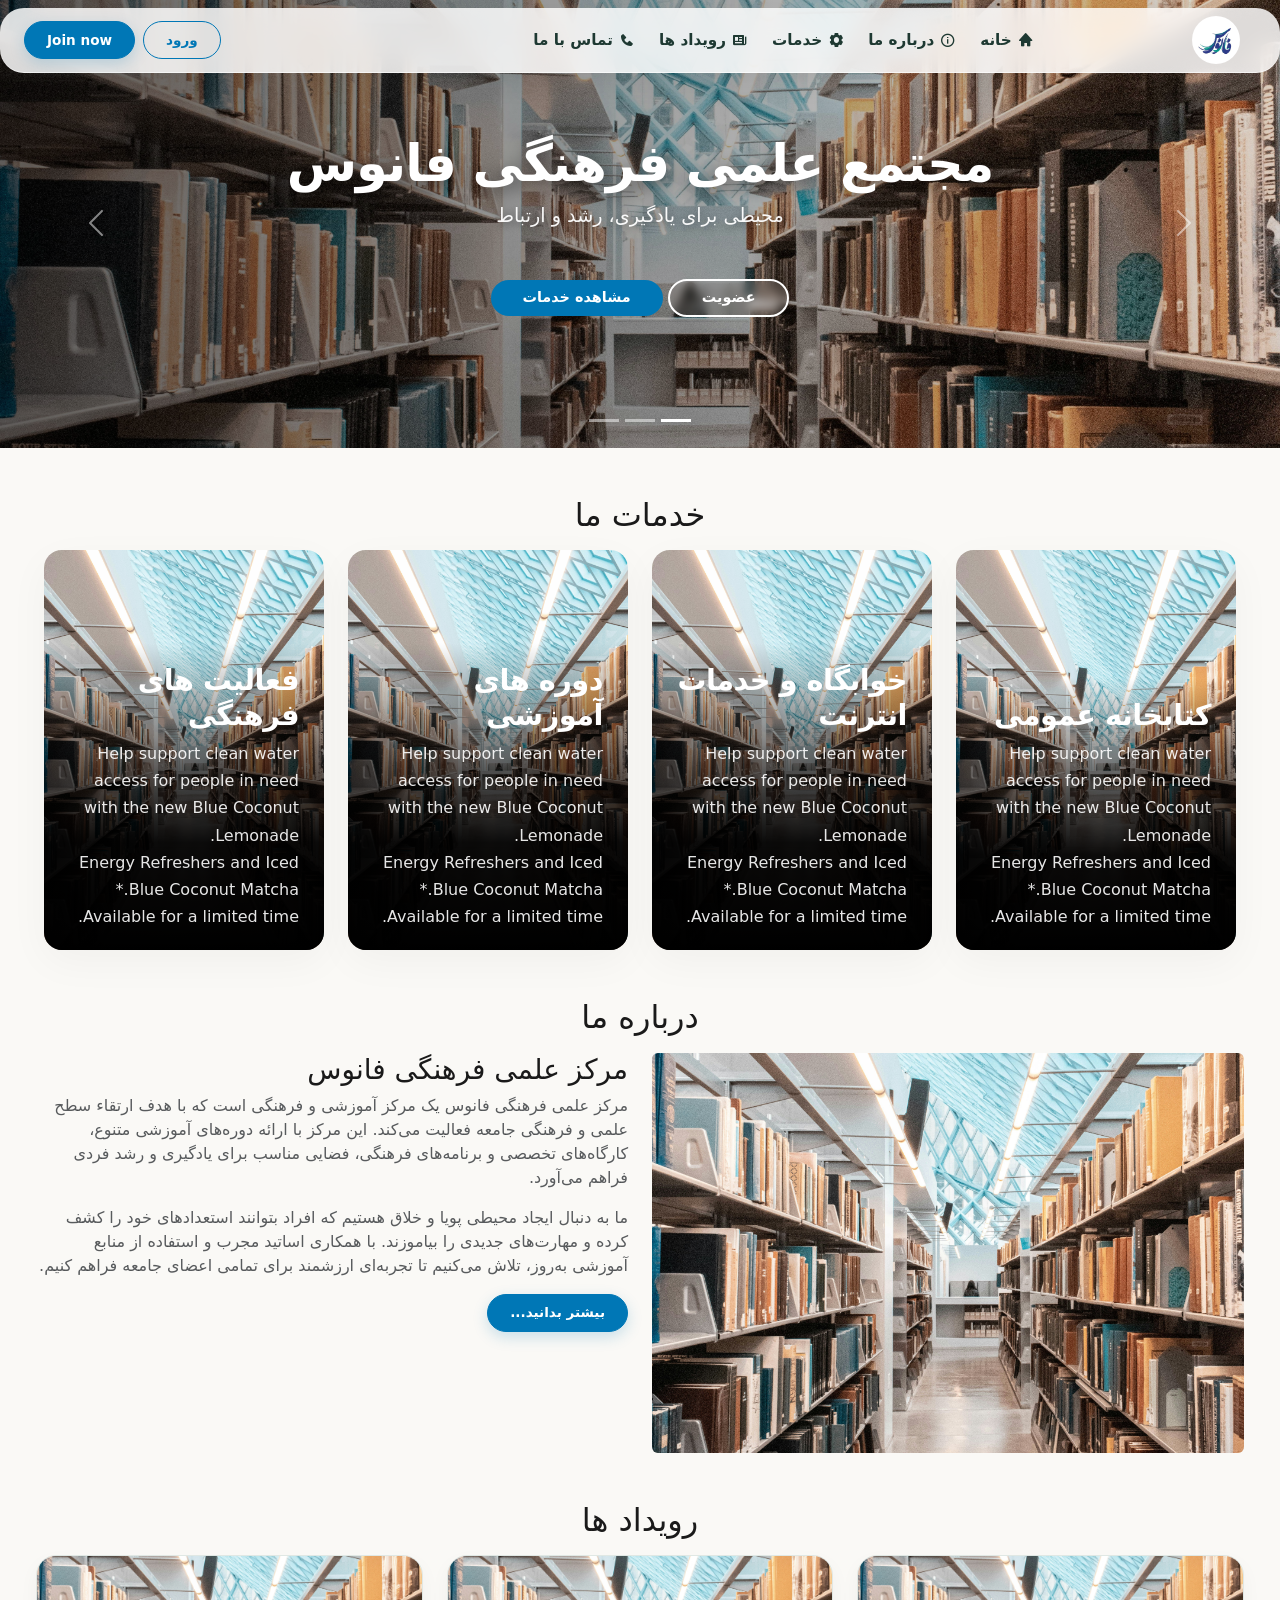
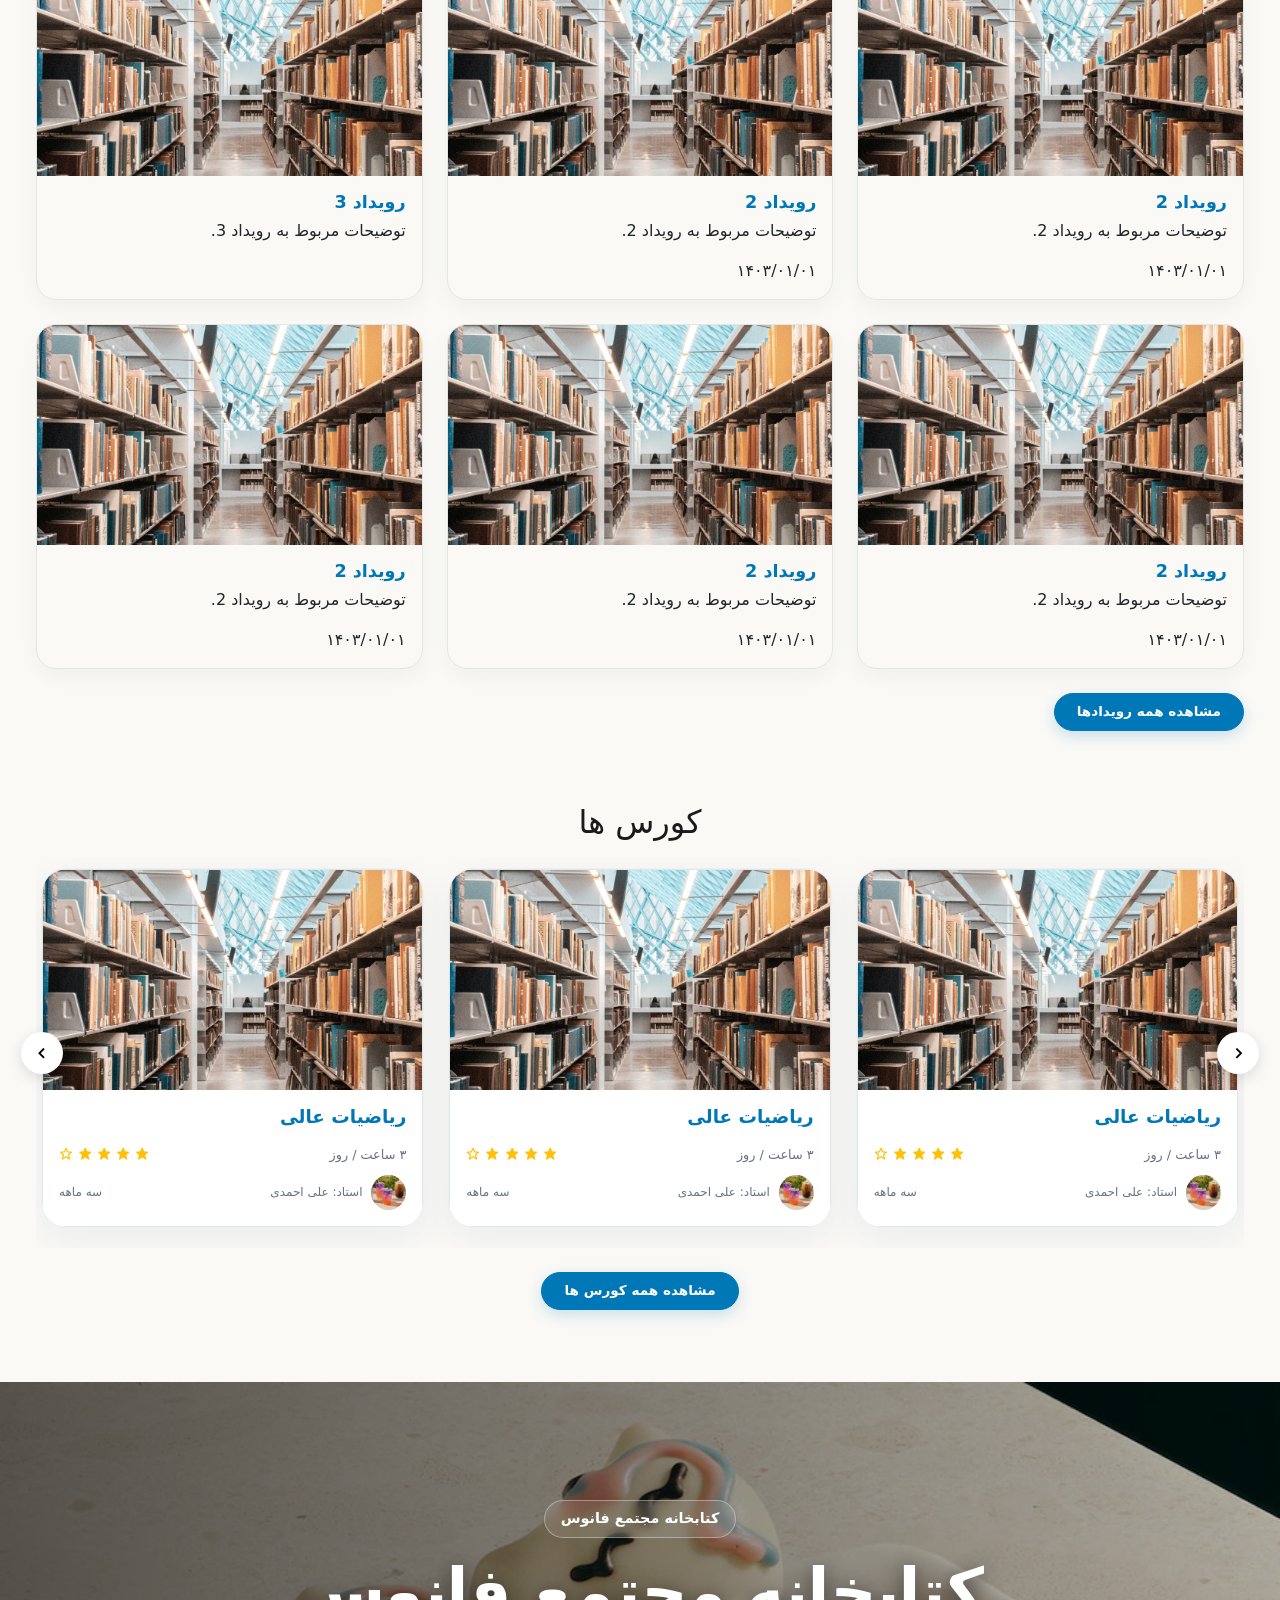
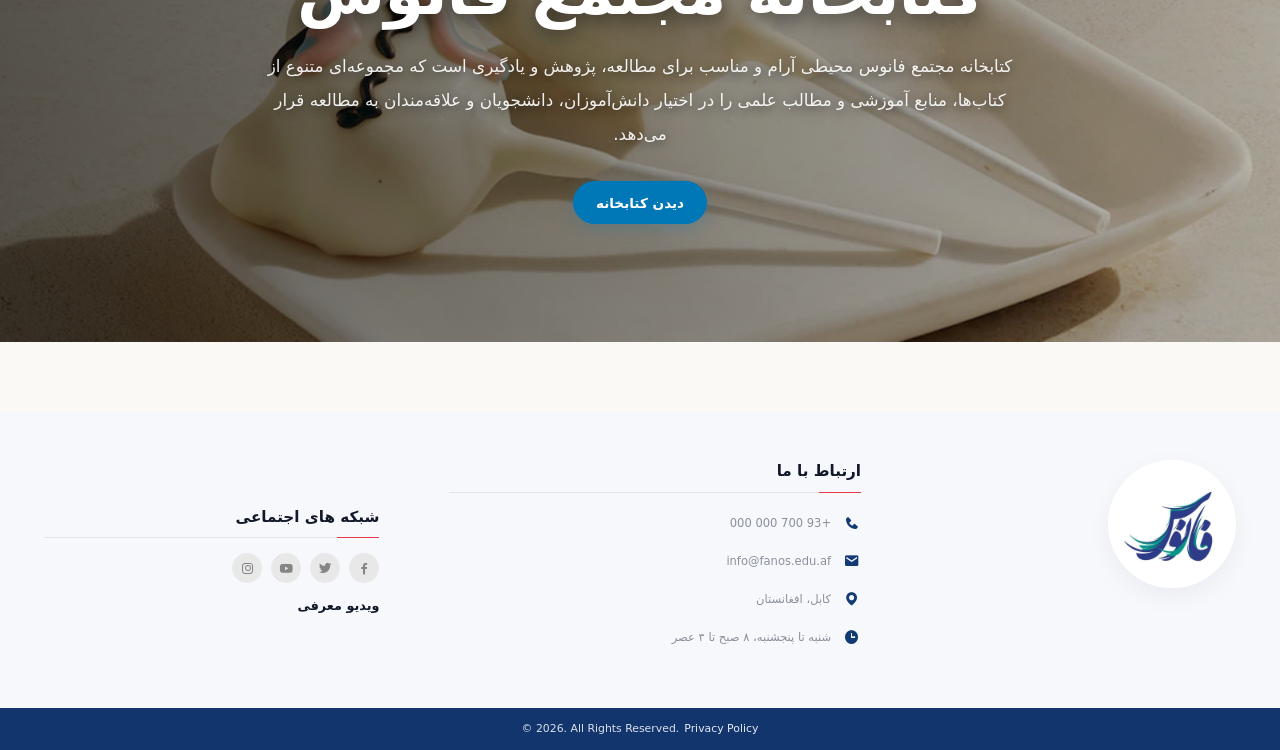
==== commit b331d81c: "Add new images and enhance animations for gallery and timeline sections - Added multiple new image f" ====
--- a/index.html
+++ b/index.html
@@ -101,7 +101,7 @@
 
         <div
             class="carousel-item"
-            style="background-image: url(../assests/images/shunya-koide-1emWndlDHs0-unsplash.jpg);"
+            style="background-image: url(./assests/images/shunya-koide-1emWndlDHs0-unsplash.jpg);"
         >
 
             <div class="container h-100 d-flex">
@@ -211,7 +211,7 @@
                 <div class="details">
 
                     <h2>
-                        New: Blue coconut for a cause
+                        کتابخانه عمومی
                     </h2>
 
                     <p>
@@ -240,7 +240,7 @@
                 <div class="details">
 
                     <h2>
-                        New: Blue coconut for a cause
+                        خوابگاه و خدمات انترنت
                     </h2>
 
                     <p>
@@ -269,7 +269,7 @@
                 <div class="details">
 
                     <h2>
-                        New: Blue coconut for a cause
+                        دوره های آموزشی
                     </h2>
 
                     <p>
@@ -298,7 +298,7 @@
                 <div class="details">
 
                     <h2>
-                        New: Blue coconut for a cause
+                        فعالیت های فرهنگی
                     </h2>
 
                     <p>
--- a/assests/css/style.css
+++ b/assests/css/style.css
@@ -1046,11 +1046,12 @@
 }
 
 
-.course-card .card-img-top {
+
+.course-card .card-img-top, .card .card-img-top {
 
     width: 100%;
 
-    height: 180px;
+    height: 220px;
 
     object-fit: cover;
 
@@ -4425,4 +4426,2083 @@
         font-size: 1.55rem;
     }
 
-}+}
+
+
+
+
+/* ==========================================================================
+   ۱. سیستم طراحی و متغیرهای رنگی لوکس (فارسی و آکادمیک)
+   ========================================================================== */
+:root {
+    --bg-ivory: #FAF9F6;
+    --text-primary: #1A1A1A;
+    --academic-blue: #0F172A;
+    --text-muted: #555555;
+    --border-color: rgba(15, 23, 42, 0.08);
+    --transition-premium: all 0.5s cubic-bezier(0.16, 1, 0.3, 1);
+}
+
+* {
+    margin: 0;
+    padding: 0;
+    box-sizing: border-box;
+}
+
+body {
+    background-color: var(--bg-ivory);
+    color: var(--text-primary);
+    font-family: system-ui, -apple-system, BlinkMacSystemFont, "Segoe UI", Roboto, sans-serif;
+    -webkit-font-smoothing: antialiased;
+}
+
+/* ==========================================================================
+   ۲. ساختار کانتینر هیرو با منطق لایوت RTL
+   ========================================================================== */
+.hero-section {
+    min-height: 90vh;
+    display: flex;
+    align-items: center;
+    justify-content: center;
+    padding: 80px 24px;
+    max-width: 1200px;
+    margin-inline: auto; /* تراز منطقی وسط‌چین */
+}
+
+.hero-grid {
+    display: grid;
+    grid-template-columns: 1.1fr 0.9fr;
+    gap: 64px;
+    align-items: center;
+    width: 100%;
+}
+
+/* ==========================================================================
+   ۳. ستون متن و تایپوگرافی (سمت راست در سیستم RTL)
+   ========================================================================== */
+.hero-content {
+    display: flex;
+    flex-direction: column;
+    align-items: flex-start; /* تراز بر اساس راست‌چین فارسی */
+    text-align: start;
+}
+
+.eyebrow-container {
+    display: flex;
+    align-items: center;
+    gap: 12px;
+    margin-bottom: 24px;
+}
+
+.eyebrow-line {
+    width: 32px;
+    height: 1px;
+    background-color: var(--academic-blue);
+    opacity: 0.5;
+}
+
+.eyebrow-text {
+    font-size: 13px;
+    font-weight: 600;
+    color: var(--academic-blue);
+    opacity: 0.8;
+}
+
+.hero-headline {
+    font-size: clamp(34px, 4.5vw, 56px);
+    font-weight: 700;
+    color: var(--academic-blue);
+    line-height: 1.2;
+    max-width: 600px;
+    margin-bottom: 24px;
+    letter-spacing: -0.5px;
+}
+
+.hero-paragraph {
+    font-size: 18px;
+    line-height: 1.8; /* فاصله خطوط استاندارد متون فارسی جهت خوانایی */
+    color: var(--text-muted);
+    max-width: 540px;
+    margin-bottom: 40px;
+}
+
+/* گروه دکمه‌های فراخوانی */
+.cta-group {
+    display: flex;
+    gap: 16px;
+    width: 100%;
+}
+
+
+/* ==========================================================================
+   ۴. ستون تصویر و تنظیم دقیق اورلپ با ویژگی‌های منطقی (Logical)
+   ========================================================================== */
+.hero-visual {
+    position: relative;
+    width: 100%;
+    display: flex;
+    justify-content: flex-start;
+}
+
+.image-wrapper {
+    width: 100%;
+    max-width: 460px;
+    aspect-ratio: 4 / 5;
+    border-radius: 16px;
+    overflow: hidden;
+    background-color: #EFEFEF;
+    box-shadow: 0 10px 30px rgba(0, 0, 0, 0.02);
+}
+
+.image-wrapper img {
+    width: 100%;
+    height: 100%;
+    object-fit: cover;
+    transition: var(--transition-premium);
+}
+
+.image-wrapper:hover img {
+    transform: scale(1.04);
+}
+
+/* حل قطعی مشکل تصویر با جایگزینی جادویی inset-inline-end برای اورلپ در زبان فارسی */
+.floating-badge {
+    position: absolute;
+    bottom: 32px;
+    inset-inline-end: -24px; /* بدون تداخل با لبه صفحه، باکس را به درستی اورلپ می‌کند */
+    background-color: rgba(255, 255, 255, 0.98);
+    backdrop-filter: blur(12px);
+    border: 1px solid rgba(0, 0, 0, 0.06);
+    padding: 24px;
+    border-radius: 8px;
+    box-shadow: 0 16px 32px rgba(15, 23, 42, 0.05);
+    max-width: 220px;
+}
+
+.badge-title {
+    display: block;
+    font-size: 11px;
+    font-weight: 700;
+    color: var(--academic-blue);
+    margin-bottom: 6px;
+    letter-spacing: 0.5px;
+}
+
+.badge-desc {
+    font-size: 13px;
+    line-height: 1.6;
+    color: var(--text-muted);
+}
+
+/* ==========================================================================
+   ۵. واکنش‌گرایی کاملاً ریسپانسیو (Responsive Flow)
+   ========================================================================== */
+@media (max-width: 1024px) {
+    .hero-grid {
+        grid-template-columns: 1fr;
+        gap: 56px;
+    }
+
+    .hero-visual {
+        justify-content: center;
+    }
+
+    .floating-badge {
+        inset-inline-end: 16px; /* اصلاح موقعیت در نمایشگر تبلت */
+    }
+}
+
+@media (max-width: 640px) {
+    .hero-section {
+        padding: 48px 16px;
+    }
+
+    .cta-group {
+        flex-direction: column;
+    }
+
+}
+
+
+/* ==========================================================================
+   بخش اختصاصی و اصلاح‌شده: Who We Are Section (سازگار با RTL/LTR)
+   ========================================================================== */
+.about-section {
+    padding: 140px 24px;
+    overflow: hidden;
+}
+
+.about-max-wrapper {
+    width: 100%;
+    max-width: 1200px;
+    margin: 0 auto;
+}
+
+.section-header {
+    max-width: 820px;
+    margin-bottom: 80px;
+}
+
+.section-header .eyebrow-container {
+    display: flex;
+    align-items: center;
+    gap: 12px;
+    margin-bottom: 20px;
+}
+
+.section-header .eyebrow-line {
+    width: 32px;
+    height: 1px;
+    background-color: var(--color-academic);
+    opacity: 0.4;
+}
+
+.section-header .eyebrow-label {
+    font-size: 14px;
+    font-weight: 600;
+    letter-spacing: 1.5px;
+    color: var(--color-academic);
+}
+
+.section-headline {
+    font-size: clamp(32px, 4vw, 52px);
+    font-weight: 700;
+    color: var(--color-academic);
+    line-height: 1.1;
+    margin-bottom: 24px;
+    letter-spacing: -0.5px;
+}
+
+.section-intro {
+    font-size: 19px;
+    line-height: 1.6;
+    color: var(--color-text-muted);
+}
+
+/* شبکه دو ستونه نامتقارن - با تعیین جهت قرارگیری محتوا */
+.about-main-grid {
+    display: grid;
+    grid-template-columns: 46% 54%;
+    gap: 90px;
+    align-items: start;
+}
+
+/* ستون تصاویر لایه‌ای */
+.visual-column {
+    position: relative;
+    width: 100%;
+}
+
+.primary-image-wrapper {
+    width: 100%;
+    aspect-ratio: 4 / 5;
+    border-radius: 20px;
+    overflow: hidden;
+    background-color: #EAE9E6;
+}
+
+/* اصلاح اورلپ تصویر ثانویه با ویژگی‌های منطقی جهت جلوگیری از به‌هم‌ریختگی در RTL */
+.secondary-image-wrapper {
+    position: absolute;
+    width: 55%;
+    aspect-ratio: 1 / 1;
+    bottom: -40px;
+    inset-inline-end: -30px; /* جایگزین right شد تا در زبان فارسی به چپ منتقل شود */
+    border-radius: 16px;
+    overflow: hidden;
+    border: 8px solid var(--color-bg);
+    box-shadow: 0 16px 40px rgba(0, 0, 0, 0.04);
+    background-color: #EAE9E6;
+}
+
+.editorial-img {
+    width: 100%;
+    height: 100%;
+    object-fit: cover;
+    transition: var(--transition-premium);
+}
+
+.primary-image-wrapper:hover .editorial-img,
+.secondary-image-wrapper:hover .editorial-img {
+    transform: scale(1.05);
+}
+
+/* ستون محتوای متنی */
+.story-column {
+    display: flex;
+    flex-direction: column;
+}
+
+.purpose-eyebrow {
+    font-size: 13px;
+    font-weight: 600;
+    letter-spacing: 1px;
+    color: var(--color-text-muted);
+    margin-bottom: 20px;
+}
+
+.story-paragraph {
+    font-size: 18px;
+    line-height: 1.75;
+    color: var(--color-text-muted);
+    margin-bottom: 24px;
+}
+
+/* اصلاح خط عمودی کنار نقل‌قول با ویژگی منطقی border-inline-start */
+.quote-block {
+    margin: 24px 0 48px 0;
+    padding-inline-start: 24px; /* جایگزین padding-left شد */
+    border-inline-start: 2px solid var(--color-academic); /* جایگزین border-left شد */
+}
+
+.quote-text {
+    font-size: 30px;
+    font-weight: 500;
+    color: var(--color-academic);
+    line-height: 1.2;
+    margin-bottom: 8px;
+    letter-spacing: -0.5px;
+}
+
+.quote-author {
+    font-size: 14px;
+    color: var(--color-text-muted);
+    font-style: normal;
+}
+
+/* لیست عمودی اطلاعات حمایتی */
+.points-list {
+    display: flex;
+    flex-direction: column;
+    gap: 32px;
+    margin-bottom: 56px;
+}
+
+.point-item {
+    display: flex;
+    align-items: start;
+    gap: 24px;
+}
+
+.point-number {
+    font-size: 28px;
+    font-weight: 600;
+    color: var(--color-academic);
+    line-height: 1;
+    opacity: 0.4;
+}
+
+.point-title {
+    font-size: 20px;
+    font-weight: 600;
+    color: var(--color-academic);
+    margin-bottom: 6px;
+}
+
+.point-desc {
+    font-size: 16px;
+    line-height: 1.6;
+    color: var(--color-text-muted);
+}
+
+/* عنصر آماری بصری */
+.stat-element {
+    border-top: 1px solid rgba(0, 0, 0, 0.06);
+    padding-top: 32px;
+    margin-top: 12px;
+}
+
+.stat-tag {
+    font-size: 12px;
+    font-weight: 700;
+    letter-spacing: 1.5px;
+    color: var(--color-academic);
+}
+
+.stat-connector {
+    font-size: 14px;
+    font-style: italic;
+    color: var(--color-text-muted);
+    margin: 0 6px;
+}
+
+.stat-title {
+    font-size: 16px;
+    font-weight: 600;
+    color: var(--color-academic);
+    letter-spacing: 0.5px;
+    margin-top: 6px;
+}
+
+/* کلاس‌های انیمیشن اسکرول */
+.reveal-scroll, .reveal-img-scroll, .reveal-img-delayed-scroll {
+    opacity: 0;
+    transform: translateY(30px);
+    transition: transform 0.8s cubic-bezier(0.25, 1, 0.5, 1), opacity 0.8s ease;
+}
+
+.reveal-img-scroll { transform: scale(1.03) translateY(20px); }
+.reveal-img-delayed-scroll { transform: scale(0.97) translateY(40px); transition-delay: 0.15s; }
+
+.reveal-scroll.active, .reveal-img-scroll.active, .reveal-img-delayed-scroll.active {
+    opacity: 1;
+    transform: translateY(0) scale(1);
+}
+
+/* بهینه‌سازی واکنش‌گرایی مینی‌مال */
+@media (max-width: 1024px) {
+    .about-section { padding: 90px 24px; }
+    .about-main-grid { grid-template-columns: 1fr; gap: 80px; }
+    .secondary-image-wrapper { inset-inline-end: 20px; bottom: -30px; }
+}
+
+@media (max-width: 640px) {
+    .about-section { padding: 70px 16px; }
+    .section-headline { font-size: 30px; }
+    .quote-text { font-size: 24px; }
+    .secondary-image-wrapper { position: relative; width: 100%; inset-inline-end: 0; bottom: 0; margin-top: 16px; border: none; }
+}
+
+
+/* ==========================================================================
+   بخش اصلاح‌شده و کاملاً واکنش‌گرا: محورهای اصلی (Three Pillars RTL)
+   ========================================================================== */
+.pillars-section {
+    background-color: var(--color-bg, #FAF9F6);
+    padding-block: clamp(60px, 8vw, 140px); /* پدینگ عمودی شناور بر اساس اندازه صفحه */
+    padding-inline: 24px;
+    position: relative;
+    width: 100%;
+}
+
+.pillars-max-wrapper {
+    width: 100%;
+    max-width: 1200px;
+    margin-inline: auto;
+}
+
+/* هدر و بخش معرفی */
+.pillars-intro-block {
+    text-align: start;
+    margin-bottom: clamp(40px, 6vw, 72px);
+    max-width: 850px;
+}
+
+.pillars-eyebrow-container {
+    display: flex;
+    align-items: center;
+    gap: 12px;
+    margin-bottom: 16px;
+}
+
+.pillars-eyebrow-line {
+    width: 32px;
+    height: 1px;
+    background-color: var(--color-academic, #0F172A);
+    opacity: 0.4;
+}
+
+.pillars-eyebrow {
+    font-size: 14px;
+    font-weight: 600;
+    color: var(--color-academic, #0F172A);
+}
+
+.pillars-main-heading {
+    font-size: clamp(28px, 4vw, 48px); /* مقیاس‌پذیری هوشمند فونت تیتر */
+    font-weight: 700;
+    color: var(--color-academic, #0F172A);
+    line-height: 1.2;
+    margin-bottom: 20px;
+}
+
+.pillars-supporting-text {
+    font-size: clamp(16px, 1.8vw, 18.5px);
+    line-height: 1.8;
+    color: var(--color-text-muted, #555555);
+}
+
+/* ─── کانتینر شبکه ریسپانسیو هوشمند (Fluid Grid) ─── */
+.pillars-grid-container {
+    display: grid;
+    /* توزیع خودکار فضا بر اساس عرض صفحه بدون شکستگی ساختار */
+    grid-template-columns: repeat(auto-fit, minmax(300px, 1fr));
+    gap: 32px; 
+    position: relative;
+    align-items: stretch; /* هم‌ارتفاع کردن خودکار تمام کارت‌ها در یک ردیف */
+    margin-bottom: clamp(40px, 6vw, 80px);
+}
+
+/* خط اتصال مفهومی - اصلاح شده جهت جلوگیری از تداخل بصری */
+.pillars-connecting-line {
+    position: absolute;
+    top: 60px;
+    inset-inline-start: 15%;
+    width: 70%;
+    height: 1px;
+    background: linear-gradient(to left, transparent, rgba(15, 23, 42, 0.08) 20%, rgba(15, 23, 42, 0.08) 80%, transparent);
+    z-index: 1;
+    pointer-events: none;
+}
+
+/* ─── استایل مهندسی‌شده کارت‌ها ─── */
+.pillar-card {
+    background-color: rgba(255, 255, 255, 0.5);
+    border: 1px solid rgba(15, 23, 42, 0.05);
+    border-radius: 16px;
+    padding: clamp(24px, 4vw, 40px);
+    display: flex;
+    flex-direction: column;
+    position: relative;
+    z-index: 2;
+    box-shadow: 0 4px 20px rgba(0, 0, 0, 0.01);
+    transition: all 0.5s cubic-bezier(0.16, 1, 0.3, 1);
+}
+
+/* متاداده هدر کارت */
+.pillar-header-meta {
+    display: flex;
+    justify-content: space-between;
+    align-items: center;
+    margin-bottom: 24px;
+}
+
+.pillar-number {
+    font-size: clamp(36px, 5vw, 48px);
+    font-weight: 300;
+    color: var(--color-academic, #0F172A);
+    opacity: 0.15;
+    line-height: 1;
+    transition: opacity 0.4s ease;
+}
+
+.pillar-icon {
+    color: var(--color-academic, #0F172A);
+    width: 28px;
+    height: 28px;
+    opacity: 0.6;
+    display: flex;
+    align-items: center;
+    justify-content: center;
+    transition: all 0.4s ease;
+}
+
+.pillar-icon svg {
+    width: 100%;
+    height: 100%;
+}
+
+.pillar-title {
+    font-size: clamp(24px, 3vw, 30px);
+    font-weight: 700;
+    color: var(--color-academic, #0F172A);
+    margin-bottom: 12px;
+}
+
+.pillar-description {
+    font-size: 16px;
+    line-height: 1.8;
+    color: var(--color-text-muted, #555555);
+    flex-grow: 1; /* پر کردن خودکار فضای خالی کارت جهت همترازی نهایی دکمه */
+}
+
+.pillar-action-arrow {
+    margin-top: 24px;
+    color: var(--color-academic, #0F172A);
+    width: 20px;
+    height: 20px;
+    opacity: 0.25;
+    transform: scaleX(1); /* حفظ جهت طبیعی در RTL */
+    transition: all 0.3s cubic-bezier(0.16, 1, 0.3, 1);
+}
+
+/* کارت شاخص (دانش) */
+.pillar-featured {
+    background-color: #ffffff;
+    border-color: rgba(15, 23, 42, 0.08);
+    box-shadow: 0 20px 40px rgba(15, 23, 42, 0.02);
+}
+
+.pillar-featured .pillar-number { opacity: 0.3; }
+.pillar-featured .pillar-icon { opacity: 1; }
+
+/* ─── تعاملات هاور (Hover Interactions) ─── */
+.pillar-card:hover {
+    transform: translateY(-6px);
+    background-color: #ffffff;
+    border-color: rgba(15, 23, 42, 0.12);
+    box-shadow: 0 20px 40px rgba(15, 23, 42, 0.04);
+}
+
+.pillar-card:hover .pillar-number { opacity: 0.35; }
+.pillar-card:hover .pillar-icon { opacity: 1; transform: scale(1.05); }
+.pillar-card:hover .pillar-action-arrow {
+    opacity: 1;
+    transform: translateX(-6px); /* حرکت مینی‌مال و ظریف پیکان به سمت جلو در ساختار فارسی */
+}
+
+/* بیانیه پایانی بخش */
+.pillars-footer-statement {
+    text-align: center;
+    border-top: 1px solid rgba(15, 23, 42, 0.06);
+    padding-top: 40px;
+    margin-top: 16px;
+}
+
+.pillars-quote {
+    font-size: clamp(18px, 2.5vw, 26px);
+    font-weight: 500;
+    color: var(--color-academic, #0F172A);
+    line-height: 1.4;
+}
+
+/* ==========================================================================
+   ۵. نقاط شکست و مدیا کوئری‌های ریسپانسیو دقیق (Breakpoints)
+   ========================================================================== */
+@media (max-width: 1024px) {
+    /* تغییر ابعاد شبکه برای نمایشگر تبلت و لپ‌تاپ‌های کوچک */
+    .pillars-grid-container {
+        grid-template-columns: repeat(2, 1fr); /* دو ستونه شدن در تبلت افقی */
+        gap: 24px;
+    }
+    
+    .pillars-connecting-line {
+        display: none; /* حذف خط پیوند در چیدمان چند ردیفه */
+    }
+}
+
+@media (max-width: 768px) {
+    .pillars-grid-container {
+        grid-template-columns: 1fr; /* تک ستونه و پشته‌ای شدن کامل برای تبلت عمودی و موبایل */
+        gap: 20px;
+    }
+    
+    .pillar-card {
+        padding: 32px 24px; /* کاهش پدینگ داخلی در دستگاه‌های کوچک */
+    }
+}
+
+@media (max-width: 480px) {
+    .pillars-section {
+        padding-inline: 16px; /* استفاده بهینه از لبه‌های صفحه در موبایل‌های باریک */
+    }
+    
+    .pillar-card {
+        padding: 24px 20px;
+    }
+}
+
+
+/* ==========================================================================
+   بخش اختصاصی: ماموریت و چشم‌انداز (Mission & Vision RTL Responsive)
+   ========================================================================== */
+.mv-section {
+    background-color: var(--bg-ivory, #FAF9F6);
+    padding-block: clamp(80px, 10vw, 150px);
+    padding-inline: 24px;
+    width: 100%;
+}
+
+.mv-max-wrapper {
+    width: 100%;
+    max-width: 1200px;
+    margin-inline: auto;
+}
+
+/* معرفی و هدر بخش */
+.mv-intro-block {
+    text-align: start;
+    margin-bottom: clamp(48px, 6vw, 80px);
+    max-width: 850px;
+}
+
+.mv-eyebrow-container {
+    display: flex;
+    align-items: center;
+    gap: 12px;
+    margin-bottom: 20px;
+}
+
+.mv-eyebrow-line {
+    width: 32px;
+    height: 1px;
+    background-color: var(--academic-blue, #0F172A);
+    opacity: 0.4;
+}
+
+.mv-eyebrow {
+    font-size: 14px;
+    font-weight: 600;
+    color: var(--academic-blue, #0F172A);
+}
+
+.mv-main-heading {
+    font-size: clamp(30px, 4.2vw, 52px);
+    font-weight: 700;
+    color: var(--academic-blue, #0F172A);
+    line-height: 1.25;
+    margin-bottom: 20px;
+}
+
+.mv-supporting-text {
+    font-size: clamp(17px, 1.8vw, 19px);
+    line-height: 1.8;
+    color: var(--text-muted, #555555);
+}
+
+/* ─── کانتینر شبکه دو بخشی نامتقارن دسکتاپ ─── */
+.mv-grid-container {
+    display: grid;
+    /* ستون میانی برای المان اتصال عمودی در دسکتاپ اختصاص داده شده است */
+    grid-template-columns: 1fr 60px 1fr;
+    gap: 16px;
+    align-items: stretch;
+    margin-bottom: clamp(60px, 8vw, 100px);
+}
+
+/* استایل عمومی پنل‌ها */
+.mv-panel {
+    background-color: #ffffff;
+    border: 1px solid rgba(15, 23, 42, 0.05);
+    border-radius: 16px;
+    padding: clamp(32px, 5vw, 52px);
+    display: flex;
+    flex-direction: column;
+    position: relative;
+    overflow: hidden;
+    box-shadow: 0 4px 30px rgba(0, 0, 0, 0.01);
+    transition: all 0.5s cubic-bezier(0.16, 1, 0.3, 1);
+}
+
+.mv-panel-header {
+    display: flex;
+    align-items: baseline;
+    gap: 16px;
+    margin-bottom: 24px;
+}
+
+.mv-panel-number {
+    font-size: clamp(32px, 4vw, 44px);
+    font-weight: 300;
+    color: var(--academic-blue, #0F172A);
+    opacity: 0.2;
+    line-height: 1;
+    transition: opacity 0.4s ease;
+}
+
+.mv-panel-title {
+    font-size: clamp(24px, 3vw, 32px);
+    font-weight: 700;
+    color: var(--academic-blue, #0F172A);
+}
+
+.mv-panel-statement {
+    font-size: clamp(19px, 2.2vw, 24px);
+    font-weight: 600;
+    color: var(--academic-blue, #0F172A);
+    line-height: 1.45;
+    margin-bottom: 20px;
+}
+
+.mv-panel-desc {
+    font-size: 16.5px;
+    line-height: 1.85;
+    color: var(--text-muted, #555555);
+}
+
+/* ─── ویژگی‌های خاص پنل ماموریت (Grounded) ─── */
+.mv-panel-mission {
+    background-color: rgba(255, 255, 255, 0.7);
+}
+
+.mv-panel-accent-line {
+    position: absolute;
+    bottom: 0;
+    inset-inline-start: 0;
+    width: 0;
+    height: 3px;
+    background-color: var(--academic-blue, #0F172A);
+    transition: width 0.5s cubic-bezier(0.16, 1, 0.3, 1);
+}
+
+/* تعامل هاور پنل ماموریت */
+.mv-panel-mission:hover {
+    transform: translateY(-4px);
+    background-color: #ffffff;
+    box-shadow: 0 20px 40px rgba(15, 23, 42, 0.03);
+}
+
+.mv-panel-mission:hover .mv-panel-number { opacity: 0.4; }
+.mv-panel-mission:hover .mv-panel-accent-line { width: 100%; }
+
+/* ─── ویژگی‌های خاص پنل چشم‌انداز (Aspirational Visual) ─── */
+.mv-panel-vision {
+    background-color: var(--academic-blue, #0F172A);
+    border: none;
+}
+
+.mv-panel-vision .mv-panel-title,
+.mv-panel-vision .mv-panel-statement {
+    color: #ffffff;
+}
+
+.mv-panel-vision .mv-panel-desc {
+    color: rgba(255, 255, 255, 0.75);
+}
+
+.mv-panel-vision .mv-panel-number {
+    color: #ffffff;
+    opacity: 0.15;
+}
+
+/* مدیریت المان تصویر پس‌زمینه پنل چشم‌انداز */
+.mv-vision-bg-img {
+    position: absolute;
+    inset: 0;
+    width: 100%;
+    height: 100%;
+    object-fit: cover;
+    z-index: 1;
+    opacity: 0.08; /* شفافیت بسیار محو جهت عدم تداخل با خوانایی متن */
+    transition: opacity 0.6s cubic-bezier(0.16, 1, 0.3, 1), transform 0.6s ease;
+}
+
+.mv-vision-bg-overlay {
+    position: absolute;
+    inset: 0;
+    background: linear-gradient(135deg, var(--academic-blue, #0F172A) 60%, transparent);
+    z-index: 2;
+}
+
+.mv-panel-content-wrapper {
+    position: relative;
+    z-index: 3;
+}
+
+/* تعامل هاور پنل چشم‌انداز */
+.mv-panel-vision:hover {
+    transform: translateY(-4px);
+    box-shadow: 0 25px 50px rgba(15, 23, 42, 0.15);
+}
+
+.mv-panel-vision:hover .mv-vision-bg-img {
+    opacity: 0.14; /* واضح‌تر شدن تصویر هنگام هاور بدون به خطر انداختن متن */
+    transform: scale(1.03);
+}
+
+/* ─── المان اتصال میانی دکوراتیو (Timeline Connection) ─── */
+.mv-central-connection {
+    display: flex;
+    flex-direction: column;
+    align-items: center;
+    justify-content: center;
+    position: relative;
+    z-index: 4;
+}
+
+.mv-line-segment {
+    width: 1px;
+    flex-grow: 1;
+    background-color: rgba(15, 23, 42, 0.08);
+}
+
+.mv-circle-node {
+    width: 44px;
+    height: 44px;
+    border-radius: 50%;
+    background-color: #ffffff;
+    border: 1px solid rgba(15, 23, 42, 0.08);
+    box-shadow: 0 4px 15px rgba(0, 0, 0, 0.03);
+    display: flex;
+    align-items: center;
+    justify-content: center;
+    color: var(--academic-blue, #0F172A);
+    margin-block: 16px;
+}
+
+.mv-circle-node svg {
+    width: 20px;
+    height: 20px;
+    opacity: 0.7;
+}
+
+/* ─── بخش نقل‌قول برجسته پایانی (Highlight Quote) ─── */
+.mv-quote-block {
+    text-align: center;
+    border-top: 1px solid rgba(15, 23, 42, 0.06);
+    padding-top: 56px;
+    margin-bottom: 64px;
+}
+
+.mv-large-quote {
+    font-size: clamp(22px, 3.2vw, 34px);
+    font-weight: 500;
+    color: var(--academic-blue, #0F172A);
+    line-height: 1.45;
+    margin-bottom: 12px;
+}
+
+.mv-quote-label {
+    font-size: 14px;
+    color: var(--text-muted, #555555);
+}
+
+/* ─── گروه ارزش‌های حمایتی مینی‌مال (Supporting Values) ─── */
+.mv-values-group {
+    display: grid;
+    grid-template-columns: repeat(3, 1fr);
+    gap: 40px;
+    border-top: 1px solid rgba(15, 23, 42, 0.04);
+    padding-top: 48px;
+}
+
+.mv-value-item {
+    text-align: start;
+}
+
+.mv-value-title {
+    font-size: 19px;
+    font-weight: 700;
+    color: var(--academic-blue, #0F172A);
+    margin-bottom: 10px;
+    position: relative;
+    padding-inline-start: 16px;
+}
+
+/* نقطه دکوراتیو مینی‌مال کنار تیتر ارزش‌ها */
+.mv-value-title::before {
+    content: '';
+    position: absolute;
+    inset-inline-start: 0;
+    top: 50%;
+    transform: translateY(-50%);
+    width: 6px;
+    height: 6px;
+    border-radius: 50%;
+    background-color: var(--academic-blue, #0F172A);
+    opacity: 0.5;
+}
+
+.mv-value-desc {
+    font-size: 15.5px;
+    line-height: 1.7;
+    color: var(--text-muted, #555555);
+}
+
+/* ==========================================================================
+   ۳. مدیا کوئری‌های واکنش‌گرایی مطلق و پشته‌ای موبایل (Breakpoints)
+   ========================================================================== */
+@media (max-width: 1024px) {
+    /* بازآرایی شبکه به دو ستون در تبلت‌ها و حذف ستون میانی اتصال */
+    .mv-grid-container {
+        grid-template-columns: repeat(2, 1fr);
+        gap: 28px;
+    }
+    
+    .mv-central-connection {
+        display: none; /* حذف المان عمودی میانی در حالت تبلت و موبایل */
+    }
+    
+    .mv-panel {
+        padding: 40px 28px;
+    }
+}
+
+@media (max-width: 768px) {
+    /* تبدیل به حالت تک ستونه عمودی در موبایل */
+    .mv-grid-container {
+        grid-template-columns: 1fr;
+        gap: 24px;
+    }
+    
+    .mv-values-group {
+        grid-template-columns: 1fr; /* تبدیل لیست ارزش‌ها به ساختار عمودی در موبایل */
+        gap: 32px;
+    }
+    
+    .mv-quote-block {
+        padding-top: 40px;
+        margin-bottom: 48px;
+    }
+}
+
+@media (max-width: 480px) {
+    .mv-section {
+        padding-inline: 16px;
+    }
+    
+    .mv-panel {
+        padding: 32px 20px;
+    }
+}
+
+/* پشتیبانی از کاربرانی که انیمیشن‌های سیستم را غیرفعال کرده‌اند */
+@media (prefers-reduced-motion: reduce) {
+    .reveal-scroll {
+        opacity: 1 !important;
+        transform: none !important;
+        transition: none !important;
+    }
+}
+
+
+/* ==========================================================================
+   بخش اختصاصی: امکانات و خدمات (Bento Grid RTL Responsive)
+   ========================================================================== */
+.fac-section {
+    background-color: var(--bg-ivory, #FAF9F6);
+    padding-block: clamp(80px, 10vw, 150px);
+    padding-inline: 24px;
+    width: 100%;
+}
+
+.fac-max-wrapper {
+    width: 100%;
+    max-width: 1200px;
+    margin-inline: auto;
+}
+
+/* هدر و معرفی بخش */
+.fac-intro-block {
+    text-align: start;
+    margin-bottom: clamp(48px, 6vw, 80px);
+    max-width: 850px;
+}
+
+.fac-eyebrow-container {
+    display: flex;
+    align-items: center;
+    gap: 12px;
+    margin-bottom: 20px;
+}
+
+.fac-eyebrow-line {
+    width: 32px;
+    height: 1px;
+    background-color: var(--academic-blue, #0F172A);
+    opacity: 0.4;
+}
+
+.fac-eyebrow {
+    font-size: 14px;
+    font-weight: 600;
+    color: var(--academic-blue, #0F172A);
+}
+
+.fac-main-heading {
+    font-size: clamp(30px, 4.2vw, 52px);
+    font-weight: 700;
+    color: var(--academic-blue, #0F172A);
+    line-height: 1.25;
+    margin-bottom: 20px;
+}
+
+.fac-supporting-text {
+    font-size: clamp(17px, 1.8vw, 19px);
+    line-height: 1.8;
+    color: var(--text-muted, #555555);
+}
+
+/* ─── مهندسی شبکه بنتو گرید نامتقارن دسکتاپ ─── */
+.fac-bento-grid {
+    display: grid;
+    grid-template-columns: repeat(3, 1fr); /* ۳ ستون هم‌اندازه در دسکتاپ */
+    gap: 28px;
+    margin-bottom: clamp(60px, 8vw, 100px);
+}
+
+/* استایل عمومی و مینی‌مال تمام کارت‌های بنتو */
+.fac-card {
+    background-color: #ffffff;
+    border: 1px solid rgba(15, 23, 42, 0.04);
+    border-radius: 16px;
+    padding: clamp(28px, 4vw, 40px);
+    position: relative;
+    overflow: hidden;
+    display: flex;
+    flex-direction: column;
+    box-shadow: 0 4px 30px rgba(0, 0, 0, 0.01);
+    transition: all 0.5s cubic-bezier(0.16, 1, 0.3, 1);
+}
+
+.fac-card-content {
+    position: relative;
+    z-index: 3;
+    height: 100%;
+    display: flex;
+    flex-direction: column;
+    align-items: flex-start;
+}
+
+.fac-card-header-meta {
+    display: flex;
+    justify-content: space-between;
+    align-items: center;
+    width: 100%;
+    margin-bottom: 24px;
+}
+
+/* مدیریت ابعاد متغیر نامتقارن کارت‌ها در دسکتاپ */
+.fac-bento-large {
+    grid-column: span 2; /* کتابخانه ۲ ستون از ۳ ستون را اشغال می‌کند */
+    grid-row: span 2;    /* ارتفاع ۲ برابری نسبت به کارت‌های فرعی */
+    min-height: 480px;
+    justify-content: flex-end;
+}
+
+.fac-bento-wide {
+    grid-column: span 2; /* رویدادها عریض و ۲ ستونه */
+}
+
+/* استایل کارت‌های دارای تصویر پس‌زمینه (کتابخانه و فرهنگ) */
+.fac-card-image {
+    color: #ffffff;
+}
+
+.fac-bg-img {
+    position: absolute;
+    inset: 0;
+    width: 100%;
+    height: 100%;
+    object-fit: cover;
+    z-index: 1;
+    transition: transform 0.6s cubic-bezier(0.16, 1, 0.3, 1);
+}
+
+.fac-image-overlay {
+    position: absolute;
+    inset: 0;
+    background: linear-gradient(to top, rgba(15, 23, 42, 0.92) 20%, rgba(15, 23, 42, 0.4) 60%, rgba(15, 23, 42, 0.1));
+    z-index: 2;
+    transition: opacity 0.4s ease;
+}
+
+/* تایپوگرافی اختصاصی بنتو */
+.fac-number {
+    font-size: 24px;
+    font-weight: 300;
+    color: var(--academic-blue, #0F172A);
+    opacity: 0.2;
+    line-height: 1;
+}
+
+.fac-card-image .fac-number {
+    color: #ffffff;
+    opacity: 0.3;
+    margin-bottom: auto; /* هدایت شماره به بالاترین نقطه در کارت تصویری */
+}
+
+.fac-tag {
+    font-size: 12px;
+    font-weight: 600;
+    color: #B45309; /* رنگ اکانت ظریف برای برچسب فرعی */
+    margin-bottom: 8px;
+    display: inline-block;
+}
+
+.fac-title {
+    font-size: clamp(22px, 2.5vw, 28px);
+    font-weight: 700;
+    color: var(--academic-blue, #0F172A);
+    margin-bottom: 12px;
+}
+
+.fac-card-image .fac-title {
+    color: #ffffff;
+}
+
+.fac-desc {
+    font-size: 15.5px;
+    line-height: 1.8;
+    color: var(--text-muted, #555555);
+    flex-grow: 1;
+}
+
+.fac-card-image .fac-desc {
+    color: rgba(255, 255, 255, 0.8);
+    max-width: 500px;
+    flex-grow: 0;
+    margin-bottom: 24px;
+}
+
+.fac-icon {
+    width: 26px;
+    height: 26px;
+    color: var(--academic-blue, #0F172A);
+    opacity: 0.6;
+    transition: transform 0.4s ease;
+}
+
+.fac-icon svg { width: 100%; height: 100%; }
+
+/* دکمه اکشن کتابخانه */
+.fac-cta {
+    display: inline-flex;
+    align-items: center;
+    gap: 10px;
+    color: #ffffff;
+    font-size: 14.5px;
+    font-weight: 600;
+    text-decoration: none;
+    border-bottom: 1px solid rgba(255, 255, 255, 0.3);
+    padding-bottom: 4px;
+    transition: all 0.4s ease;
+}
+
+.fac-cta svg {
+    width: 16px;
+    height: 16px;
+    transition: transform 0.3s ease;
+}
+
+/* لینک تعاملی بخش رویدادها */
+.fac-interactive-link {
+    display: inline-flex;
+    align-items: center;
+    gap: 8px;
+    color: var(--academic-blue, #0F172A);
+    font-size: 14px;
+    font-weight: 600;
+    text-decoration: none;
+    opacity: 0.8;
+    transition: opacity 0.3s ease;
+}
+
+.fac-interactive-link svg {
+    width: 16px;
+    height: 16px;
+    transition: transform 0.3s ease;
+}
+
+/* ─── افکت‌های تعاملی هاور بنتو (Hover Dynamics) ─── */
+/* هاور کارت‌های متنی (صعود مینی‌مال) */
+.fac-card:not(.fac-card-image):hover {
+    transform: translateY(-5px);
+    border-color: rgba(15, 23, 42, 0.1);
+    box-shadow: 0 20px 40px rgba(15, 23, 42, 0.03);
+}
+
+.fac-card:not(.fac-card-image):hover .fac-icon {
+    transform: scale(1.05);
+    opacity: 1;
+}
+
+.fac-card:not(.fac-card-image):hover .fac-interactive-link svg {
+    transform: translateX(-4px); /* هدایت پیکان به جلو در زبان فارسی */
+}
+
+/* هاور کارت‌های تصویری (زوم عمق بک‌گراند) */
+.fac-card-image:hover .fac-bg-img {
+    transform: scale(1.03);
+}
+
+.fac-card-image:hover .fac-image-overlay {
+    opacity: 0.95;
+}
+
+.fac-card-image:hover .fac-cta svg {
+    transform: translateX(-4px);
+}
+
+/* بیانیه پایانی بخش */
+.fac-bottom-statement {
+    text-align: center;
+    border-top: 1px solid rgba(15, 23, 42, 0.06);
+    padding-top: 48px;
+    margin-bottom: 48px;
+}
+
+.fac-conclusion-quote {
+    font-size: clamp(18px, 2.5vw, 26px);
+    font-weight: 500;
+    color: var(--academic-blue, #0F172A);
+}
+
+/* ─── نوار دسته‌بندی‌های توصیفی مینی‌مال ─── */
+.fac-categories-strip {
+    display: flex;
+    justify-content: space-between;
+    align-items: center;
+    flex-wrap: wrap;
+    gap: 24px;
+    background-color: rgba(15, 23, 42, 0.02);
+    border: 1px solid rgba(15, 23, 42, 0.04);
+    padding: 24px 32px;
+    border-radius: 12px;
+}
+
+.fac-strip-item {
+    display: flex;
+    align-items: center;
+    gap: 10px;
+}
+
+.fac-strip-dot {
+    width: 6px;
+    height: 6px;
+    border-radius: 50%;
+    background-color: var(--academic-blue, #0F172A);
+    opacity: 0.4;
+}
+
+.fac-strip-text {
+    font-size: 15px;
+    font-weight: 600;
+    color: var(--academic-blue, #0F172A);
+}
+
+/* ==========================================================================
+   ۳. مدیا کوئری‌های واکنش‌گرایی بنتوی نامتقارن (Breakpoints)
+   ========================================================================== */
+@media (max-width: 1024px) {
+    /* بازآرایی ساختار تبلت مطابق چیدمان پیشنهادی داکیومنت */
+    .fac-bento-grid {
+        grid-template-columns: repeat(2, 1fr); /* دو ستونه شدن شبکه */
+        gap: 24px;
+    }
+    
+    .fac-bento-large {
+        grid-column: span 2; /* تمام عرض شدن کتابخانه در سطر اول تبلت */
+        min-height: 400px;
+    }
+    
+    .fac-bento-wide {
+        grid-column: span 2; /* تمام عرض شدن مسابقات */
+    }
+}
+
+@media (max-width: 768px) {
+    /* ساختار پشته‌ای تک‌ستونه کامل برای دستگاه‌های موبایل */
+    .fac-bento-grid {
+        grid-template-columns: 1fr;
+        gap: 20px;
+    }
+    
+    .fac-bento-large, .fac-bento-wide {
+        grid-column: span 1;
+        min-height: auto;
+    }
+    
+    .fac-card-image {
+        min-height: 320px; /* تنظیم ارتفاع ثابت متناسب برای تصاویر در موبایل */
+        justify-content: flex-end;
+    }
+    
+    .fac-categories-strip {
+        flex-direction: column; /* زیر هم قرار گرفتن نوار توصیفی در موبایل */
+        align-items: flex-start;
+        gap: 16px;
+        padding: 20px;
+    }
+}
+
+@media (max-width: 480px) {
+    .fac-section {
+        padding-inline: 16px;
+    }
+    
+    .fac-card {
+        padding: 28px 20px;
+    }
+}
+
+
+/* ==========================================================================
+   بخش اختصاصی: تایم‌لاین داستان ما (Vertical Timeline RTL Responsive)
+   ========================================================================== */
+.story-section {
+    background-color: var(--bg-ivory, #FAF9F6);
+    padding-block: clamp(80px, 10vw, 150px);
+    padding-inline: 24px;
+    width: 100%;
+    position: relative;
+}
+
+.story-max-wrapper {
+    width: 100%;
+    max-width: 1200px;
+    margin-inline: auto;
+}
+
+/* هدر و معرفی بخش */
+.story-intro-block {
+    text-align: start;
+    margin-bottom: clamp(60px, 8vw, 100px);
+    max-width: 850px;
+}
+
+.story-eyebrow-container {
+    display: flex;
+    align-items: center;
+    gap: 12px;
+    margin-bottom: 20px;
+}
+
+.story-eyebrow-line {
+    width: 32px;
+    height: 1px;
+    background-color: var(--academic-blue, #0F172A);
+    opacity: 0.4;
+}
+
+.story-eyebrow {
+    font-size: 14px;
+    font-weight: 600;
+    color: var(--academic-blue, #0F172A);
+}
+
+.story-main-heading {
+    font-size: clamp(30px, 4.2vw, 52px);
+    font-weight: 700;
+    color: var(--academic-blue, #0F172A);
+    line-height: 1.25;
+    margin-bottom: 20px;
+}
+
+.story-supporting-text {
+    font-size: clamp(17px, 1.8vw, 19px);
+    line-height: 1.8;
+    color: var(--text-muted, #555555);
+}
+
+/* ─── مهندسی ساختار متناوب تایم‌لاین دسکتاپ ─── */
+.timeline-wrapper {
+    position: relative;
+    width: 100%;
+    margin-inline: auto;
+    display: flex;
+    flex-direction: column;
+    gap: 48px;
+}
+
+/* خط مرکزی تایم‌لاین */
+.timeline-center-line {
+    position: absolute;
+    top: 0;
+    bottom: 0;
+    inset-inline-start: 50%;
+    width: 1px;
+    background-color: rgba(15, 23, 42, 0.08);
+    transform: translateX(50%); /* تراز دقیق بر اساس RTL */
+    z-index: 1;
+}
+
+/* نوار پیشرفت اسکرول داینامیک درون خط محوری */
+.timeline-progress-fill {
+    position: absolute;
+    top: 0;
+    inset-inline-start: 0;
+    width: 100%;
+    height: 0%; /* افزایش مقدار توسط جاوااسکریپت به صورت پویا */
+    background-color: var(--academic-blue, #0F172A);
+    transition: height 0.1s linear;
+}
+
+/* المان ردیف‌های کارت‌ها */
+.timeline-item {
+    position: relative;
+    width: 100%;
+    display: grid;
+    grid-template-columns: 1fr 1fr; /* تقسیم دسکتاپ به دو ستون مساوی */
+    align-items: start;
+}
+
+/* استایل مینی‌مال گره‌های دایره‌ای میانی تایم‌لاین */
+.timeline-badge-node {
+    position: absolute;
+    top: 32px;
+    inset-inline-start: 50%;
+    width: 12px;
+    height: 12px;
+    border-radius: 50%;
+    background-color: #ffffff;
+    border: 2px solid rgba(15, 23, 42, 0.2);
+    transform: translateX(50%);
+    z-index: 3;
+    transition: all 0.5s ease;
+}
+
+/* اعمال تناوب ساختاری چپ و راست ژورنالی بر اساس ساختار RTL */
+.timeline-item:nth-child(odd) .timeline-content-card {
+    grid-column: 1; /* ردیف‌های فرد در سمت راست در لایوت فارسی */
+    padding-inline-end: clamp(40px, 5vw, 80px);
+    text-align: start;
+    align-self: start;
+}
+
+.timeline-item:nth-child(even) .timeline-content-card {
+    grid-column: 2; /* ردیف‌های زوج در سمت چپ */
+    padding-inline-start: clamp(40px, 5vw, 80px);
+    text-align: start;
+}
+
+/* استایل کارت‌های اطلاعاتی ژورنالی */
+.timeline-content-card {
+    position: relative;
+    display: flex;
+    flex-direction: column;
+}
+
+.timeline-year {
+    font-size: clamp(18px, 2.2vw, 22px);
+    font-weight: 700;
+    color: #B45309; /* رنگ مکمل ظریف برای سال‌ها */
+    margin-bottom: 12px;
+}
+
+.timeline-year.highlight-year {
+    color: var(--academic-blue, #0F172A);
+}
+
+.timeline-event-title {
+    font-size: clamp(22px, 2.5vw, 28px);
+    font-weight: 700;
+    color: var(--academic-blue, #0F172A);
+    margin-bottom: 14px;
+}
+
+.timeline-event-desc {
+    font-size: 16.5px;
+    line-height: 1.85;
+    color: var(--text-muted, #555555);
+}
+
+/* فریم رسانه و تصویر انتخابی تایم‌لاین */
+.timeline-event-media {
+    margin-top: 24px;
+    width: 100%;
+    max-width: 440px;
+    aspect-ratio: 16 / 10;
+    border-radius: 12px;
+    overflow: hidden;
+    background-color: rgba(15, 23, 42, 0.03);
+}
+
+.timeline-img {
+    width: 100%;
+    height: 100%;
+    object-fit: cover;
+    transition: transform 0.6s cubic-bezier(0.16, 1, 0.3, 1);
+}
+
+.timeline-content-card:hover .timeline-img {
+    transform: scale(1.03);
+}
+
+/* تمایز جزئی کارت آینده */
+.timeline-card-future {
+    background-color: rgba(255, 255, 255, 0.5);
+    border: 1px dashed rgba(15, 23, 42, 0.1);
+    padding: 32px;
+    border-radius: 16px;
+    margin-top: 12px;
+}
+
+/* ─── استایل نهایی بلوک دعوت به مشارکت (Future Ending) ─── */
+.story-future-block {
+    text-align: center;
+    max-width: 700px;
+    margin-inline: auto;
+    margin-top: clamp(80px, 10vw, 120px);
+    border-top: 1px solid rgba(15, 23, 42, 0.06);
+    padding-top: 64px;
+}
+
+.story-future-title {
+    font-size: clamp(24px, 3vw, 32px);
+    font-weight: 700;
+    color: var(--academic-blue, #0F172A);
+    margin-bottom: 16px;
+}
+
+.story-future-desc {
+    font-size: 17.5px;
+    line-height: 1.8;
+    color: var(--text-muted, #555555);
+    margin-bottom: 36px;
+}
+
+.story-cta-btn {
+    display: inline-flex;
+    align-items: center;
+    gap: 12px;
+    background-color: var(--academic-blue, #0F172A);
+    color: #ffffff;
+    padding: 16px 36px;
+    font-size: 15px;
+    font-weight: 600;
+    border-radius: 6px;
+    text-decoration: none;
+    transition: all 0.4s cubic-bezier(0.16, 1, 0.3, 1);
+}
+
+.story-cta-btn svg {
+    width: 18px;
+    height: 18px;
+    transition: transform 0.3s ease;
+}
+
+.story-cta-btn:hover {
+    background-color: #1A1A1A;
+}
+
+.story-cta-btn:hover svg {
+    transform: translateX(-4px); /* هدایت پیکان به جلو در زبان فارسی */
+}
+
+/* ─── انیمیشن‌ها و وضعیت فعال تعاملی اسکرول ─── */
+.reveal-timeline-card {
+    opacity: 0;
+    transform: translateY(32px);
+    transition: transform 0.8s cubic-bezier(0.16, 1, 0.3, 1), opacity 0.8s ease;
+}
+
+.reveal-timeline-card.active {
+    opacity: 1;
+    transform: translateY(0);
+}
+
+/* تغییر وضعیت گره فعال تایم‌لاین هنگام اسکرول */
+.reveal-timeline-card.active .timeline-badge-node {
+    background-color: var(--academic-blue, #0F172A);
+    border-color: var(--academic-blue, #0F172A);
+    box-shadow: 0 0 0 6px rgba(15, 23, 42, 0.08);
+    transform: translateX(50%) scale(1.2);
+}
+
+/* ==========================================================================
+   ۳. نقاط شکست ریسپانسیو و چینش یک‌دست عمودی موبایل (Breakpoints)
+   ========================================================================== */
+@media (max-width: 1024px) {
+    .timeline-center-line {
+        inset-inline-start: 16px; /* انتقال خط محوری به لبه کناری در تبلت و موبایل */
+        transform: none;
+    }
+    
+    .timeline-badge-node {
+        inset-inline-start: 16px;
+        transform: translateX(50%);
+    }
+
+    .reveal-timeline-card.active .timeline-badge-node {
+        transform: translateX(50%) scale(1.2);
+    }
+    
+    .timeline-item {
+        grid-template-columns: 1fr; /* تبدیل کل شبکه به حالت تک ستونه */
+        padding-inline-start: 48px; /* تراز کل محتوا با فاصله مناسب از خط کناری */
+    }
+    
+    .timeline-item:nth-child(odd) .timeline-content-card,
+    .timeline-item:nth-child(even) .timeline-content-card {
+        grid-column: 1;
+        padding-inline-end: 0;
+        padding-inline-start: 0;
+    }
+    
+    .timeline-card-future {
+        padding: 24px;
+    }
+}
+
+@media (max-width: 480px) {
+    .story-section {
+        padding-inline: 16px;
+    }
+    
+    .timeline-item {
+        padding-inline-start: 36px;
+    }
+    
+    .timeline-center-line, .timeline-badge-node {
+        inset-inline-start: 8px;
+    }
+}
+
+
+
+/* ==========================================================================
+   بخش اختصاصی: گالری نامتقارن مجله‌ای (Asymmetric Masonry RTL)
+   ========================================================================== */
+.gallery-section {
+    background-color: var(--color-bg, #FAF9F6);
+    padding-block: clamp(80px, 10vw, 150px);
+    padding-inline: 24px;
+    position: relative;
+    width: 100%;
+    overflow: hidden;
+}
+
+/* کلمه تزئینی بسیار محو پس‌زمینه بر اساس الفبای فارسی */
+.gallery-bg-watermark {
+    position: absolute;
+    bottom: -20px;
+    inset-inline-start: -20px;
+    font-size: clamp(140px, 18vw, 260px);
+    font-weight: 900;
+    color: var(--color-academic, #0F172A);
+    opacity: 0.015;
+    line-height: 1;
+    pointer-events: none;
+    z-index: 1;
+}
+
+.gallery-max-wrapper {
+    width: 100%;
+    max-width: 1200px;
+    margin-inline: auto;
+    position: relative;
+    z-index: 2;
+}
+
+/* هدر گالری */
+.gallery-intro-block {
+    text-align: start;
+    margin-bottom: 48px;
+    max-width: 850px;
+}
+
+.gallery-eyebrow-container {
+    display: flex;
+    align-items: center;
+    gap: 12px;
+    margin-bottom: 20px;
+}
+
+.gallery-eyebrow-line {
+    width: 32px;
+    height: 1px;
+    background-color: var(--color-academic, #0F172A);
+    opacity: 0.4;
+}
+
+.gallery-eyebrow {
+    font-size: 14px;
+    font-weight: 600;
+    color: var(--color-academic, #0F172A);
+}
+
+.gallery-main-heading {
+    font-size: clamp(30px, 4.2vw, 52px);
+    font-weight: 700;
+    color: var(--color-academic, #0F172A);
+    line-height: 1.25;
+    margin-bottom: 20px;
+}
+
+.gallery-supporting-text {
+    font-size: clamp(17px, 1.8vw, 19px);
+    line-height: 1.8;
+    color: var(--color-text-muted, #555555);
+}
+
+/* ─── فیلتر دسته‌بندی مینی‌مال لوکس ─── */
+.gallery-filter-container {
+    display: flex;
+    gap: 12px;
+    margin-bottom: 48px;
+    flex-wrap: wrap;
+    border-bottom: 1px solid rgba(15, 23, 42, 0.05);
+    padding-bottom: 16px;
+}
+
+.filter-btn {
+    background: none;
+    border: none;
+    padding: 8px 20px;
+    font-size: 15px;
+    font-weight: 600;
+    color: var(--color-text-muted, #555555);
+    cursor: pointer;
+    position: relative;
+    transition: color 0.4s ease;
+}
+
+.filter-btn::after {
+    content: '';
+    position: absolute;
+    bottom: -17px;
+    inset-inline-start: 0;
+    width: 0;
+    height: 2px;
+    background-color: var(--color-academic, #0F172A);
+    transition: width 0.4s cubic-bezier(0.16, 1, 0.3, 1);
+}
+
+.filter-btn.active {
+    color: var(--color-academic, #0F172A);
+}
+
+.filter-btn.active::after {
+    width: 100%;
+}
+
+/* ─── طراحی بنتوی نامتقارن گالری (Asymmetric Editorial Masonry) ─── */
+.gallery-masonry-grid {
+    display: grid;
+    grid-template-columns: repeat(12, 1fr);
+    gap: 28px;
+}
+
+.gallery-item {
+    position: relative;
+    border-radius: 12px;
+    overflow: hidden;
+    background-color: #EFEFEF;
+    cursor: pointer;
+    height: 100%;
+    display: block;
+    transition: opacity 0.5s cubic-bezier(0.16, 1, 0.3, 1), transform 0.5s cubic-bezier(0.16, 1, 0.3, 1);
+}
+
+.gallery-img {
+    width: 100%;
+    height: 100%;
+    object-fit: cover;
+    display: block;
+    transition: transform 0.7s cubic-bezier(0.16, 1, 0.3, 1);
+}
+
+/* تقسیم وزن اختصاصی ابعاد کارت‌ها در دسکتاپ */
+.item-featured {
+    grid-column: span 7;
+    grid-row: span 2;
+    min-height: 480px;
+}
+
+.item-medium {
+    grid-column: span 5;
+    min-height: 226px;
+}
+
+.item-small {
+    grid-column: span 4;
+    min-height: 260px;
+}
+
+/* تنظیم اورلپ و اطلاعات روی تصویر (Hover Overlay) */
+.item-overlay {
+    position: absolute;
+    inset: 0;
+    background: linear-gradient(to top, rgba(15, 23, 42, 0.9) 15%, rgba(15, 23, 42, 0.3) 60%, transparent);
+    padding: 32px;
+    display: flex;
+    flex-direction: column;
+    justify-content: flex-end;
+    align-items: flex-start;
+    opacity: 0; /* مخفی در حالت عادی */
+    transition: opacity 0.4s cubic-bezier(0.16, 1, 0.3, 1);
+    z-index: 2;
+}
+
+.item-tag {
+    font-size: 12px;
+    font-weight: 700;
+    color: rgba(255, 255, 255, 0.7);
+    margin-bottom: 8px;
+    text-transform: uppercase;
+}
+
+.item-caption {
+    font-size: clamp(18px, 2vw, 24px);
+    font-weight: 700;
+    color: #ffffff;
+    line-height: 1.3;
+}
+
+.item-expand-icon {
+    position: absolute;
+    top: 24px;
+    inset-inline-end: 24px;
+    color: #ffffff;
+    width: 24px;
+    height: 24px;
+    opacity: 0.6;
+}
+
+/* ─── افکت تعاملی هاور گالری ─── */
+.gallery-item:hover .gallery-img {
+    transform: scale(1.04);
+}
+
+.gallery-item:hover .item-overlay {
+    opacity: 1;
+}
+
+/* کلاس انیمیشن پنهان‌سازی فیلتر */
+.gallery-item.is-hidden {
+    opacity: 0;
+    transform: scale(0.95);
+    pointer-events: none;
+    position: absolute;
+    width: 0;
+    height: 0;
+    overflow: hidden;
+}
+
+/* ==========================================================================
+   ۴. استایل لایت‌باکس پیشرفته (Premium Lightbox UI)
+   ========================================================================== */
+.gallery-lightbox {
+    position: fixed;
+    inset: 0;
+    background-color: rgba(15, 23, 42, 0.98);
+    backdrop-filter: blur(16px);
+    z-index: 9999;
+    display: none; /* پیش‌فرض مخفی */
+    align-items: center;
+    justify-content: center;
+    padding: 40px;
+    opacity: 0;
+    transition: opacity 0.4s ease;
+}
+
+.gallery-lightbox.active {
+    display: flex;
+    opacity: 1;
+}
+
+.lightbox-container {
+    max-width: 900px;
+    width: 100%;
+    display: flex;
+    flex-direction: column;
+    align-items: center;
+}
+
+.lightbox-main-img {
+    max-height: 70vh;
+    max-width: 100%;
+    object-fit: contain;
+    border-radius: 8px;
+    box-shadow: 0 30px 60px rgba(0, 0, 0, 0.4);
+    transform: scale(0.97);
+    transition: transform 0.4s cubic-bezier(0.16, 1, 0.3, 1);
+}
+
+.gallery-lightbox.active .lightbox-main-img {
+    transform: scale(1);
+}
+
+/* پنل متادیتا پایین لایت‌باکس */
+.lightbox-meta-panel {
+    width: 100%;
+    margin-top: 24px;
+    display: flex;
+    justify-content: space-between;
+    align-items: flex-start;
+    border-top: 1px solid rgba(255, 255, 255, 0.1);
+    padding-top: 16px;
+    color: #ffffff;
+}
+
+.lightbox-category {
+    font-size: 12px;
+    font-weight: 600;
+    color: rgba(255, 255, 255, 0.5);
+    display: block;
+    margin-bottom: 6px;
+}
+
+.lightbox-caption {
+    font-size: 18px;
+    font-weight: 600;
+}
+
+.lightbox-counter {
+    font-size: 16px;
+    font-weight: 500;
+    color: rgba(255, 255, 255, 0.5);
+}
+
+/* کلیدهای کنترلی مینی‌مال */
+.lightbox-close {
+    position: absolute;
+    top: 24px;
+    inset-inline-end: 24px;
+    background: none;
+    border: none;
+    color: #ffffff;
+    font-size: 36px;
+    cursor: pointer;
+    opacity: 0.6;
+    transition: opacity 0.3s;
+}
+
+.lightbox-nav {
+    position: absolute;
+    top: 50%;
+    transform: translateY(-50%);
+    background: rgba(255, 255, 255, 0.03);
+    border: 1px solid rgba(255, 255, 255, 0.08);
+    color: #ffffff;
+    width: 56px;
+    height: 56px;
+    border-radius: 50%;
+    display: flex;
+    align-items: center;
+    justify-content: center;
+    cursor: pointer;
+    transition: all 0.3s;
+    z-index: 10000;
+}
+
+.lightbox-nav svg { width: 20px; height: 20px; }
+.lightbox-nav:hover { background-color: #ffffff; color: #000000; }
+
+/* پوزیشن ناوبری منطقی بر اساس لایوت فارسی */
+.nav-prev { inset-inline-start: 40px; }
+.nav-next { inset-inline-end: 40px; }
+
+.lightbox-close:hover { opacity: 1; }
+
+/* ==========================================================================
+   ۵. نقاط شکست ریسپانسیو کاملاً سیال (RTL Breakpoints)
+   ========================================================================== */
+@media (max-width: 1024px) {
+    .gallery-filter-container {
+        overflow-x: auto; /* اسکرول افقی نرم فیلترها در تبلت و موبایل */
+        white-space: nowrap;
+        padding-bottom: 8px;
+    }
+    
+    .gallery-filter-container::-webkit-scrollbar { height: 0; } /* حذف نوار اسکرول زشت */
+
+    .gallery-masonry-grid {
+        grid-template-columns: repeat(2, 1fr); /* دو ستونه شدن در تبلت */
+        gap: 20px;
+    }
+
+    .item-featured, .item-medium, .item-small {
+        grid-column: span 1;
+        min-height: 280px;
+    }
+}
+
+@media (max-width: 768px) {
+    .gallery-masonry-grid {
+        grid-template-columns: 1fr; /* تک ستونه عمودی کامل در موبایل */
+        gap: 16px;
+    }
+    
+    .item-featured, .item-medium, .item-small {
+        min-height: 240px;
+    }
+    
+    .lightbox-nav {
+        display: none; /* حذف دکمه ناوبری بغل در موبایل و تکیه بر تاچ */
+    }
+    
+    .lightbox-meta-panel {
+        flex-direction: column;
+        gap: 12px;
+    }
+}
+
+/* کاهش یا غیرفعال‌سازی انیمیشن‌ها بر اساس تنظیمات سیستم کاربر */
+@media (prefers-reduced-motion: reduce) {
+    .gallery-item, .gallery-img, .item-overlay, .gallery-lightbox {
+        transition: none !important;
+        transform: none !important;
+    }
+}
